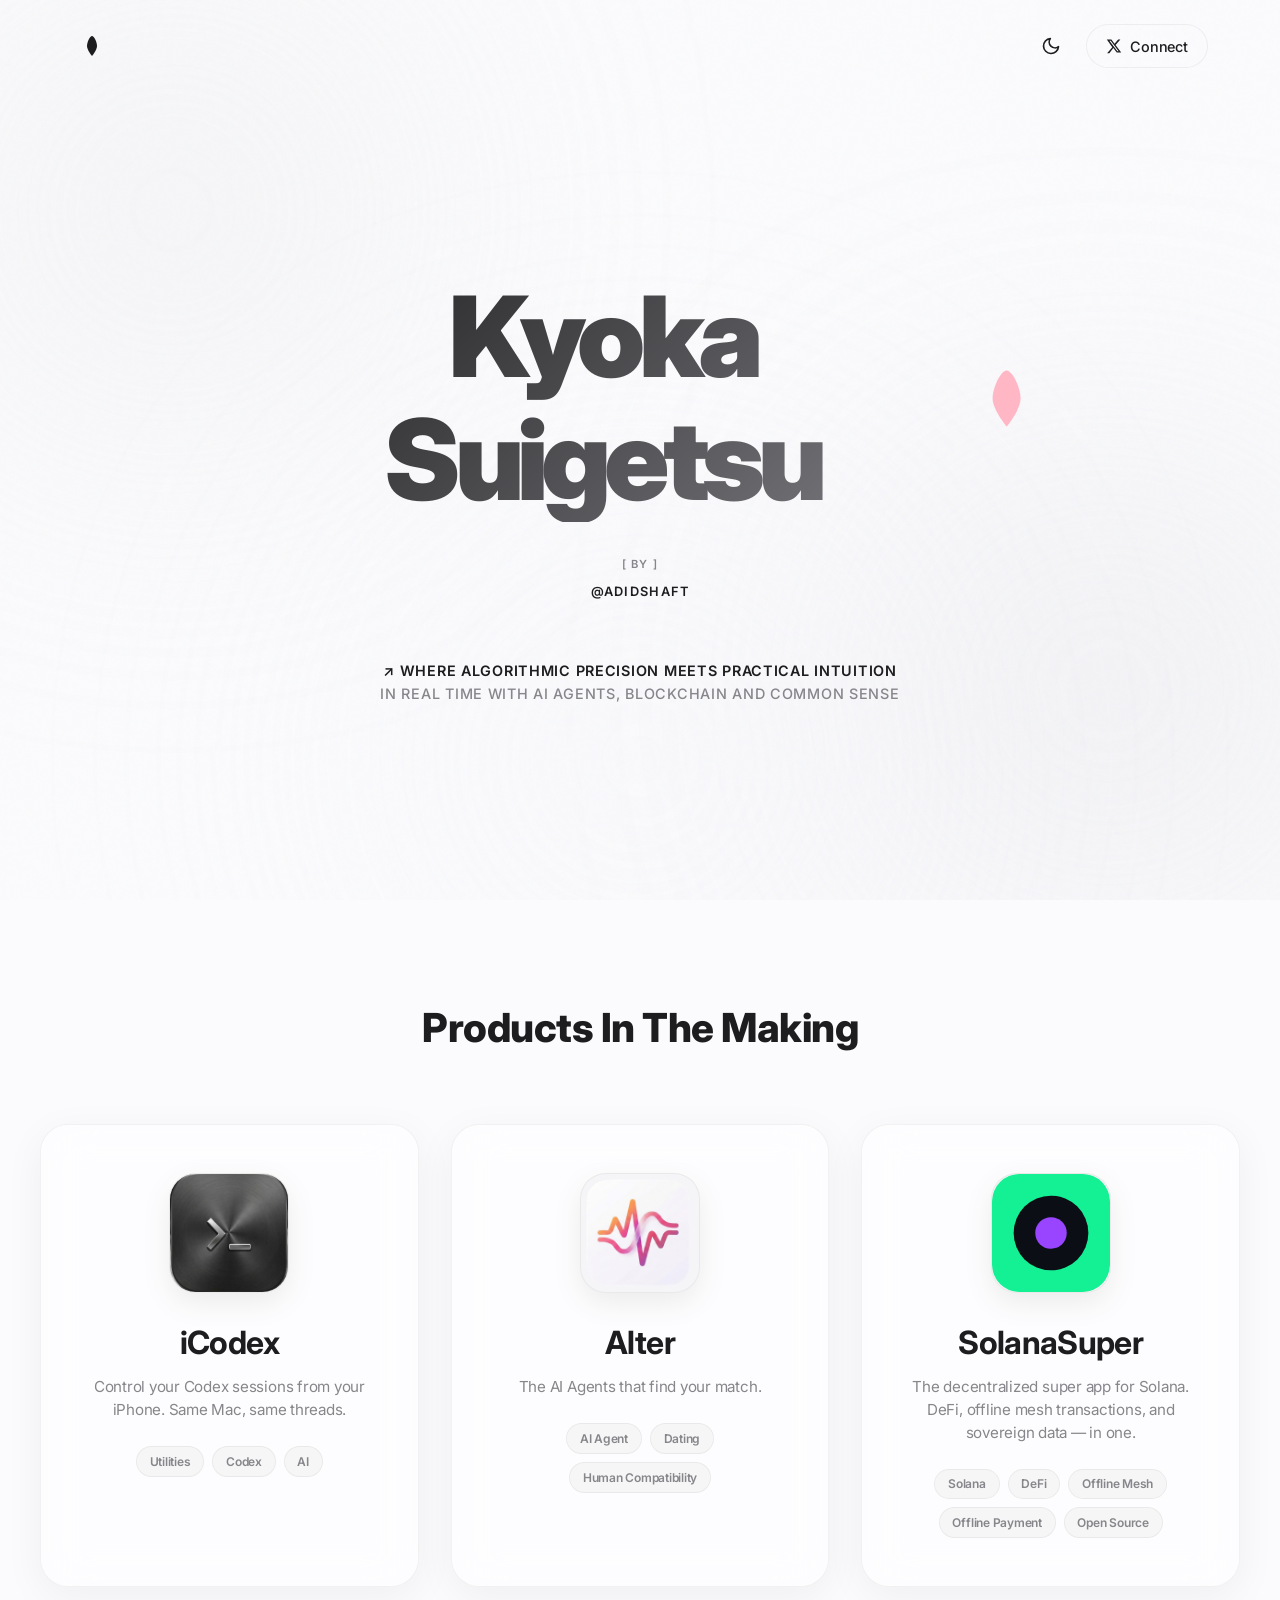
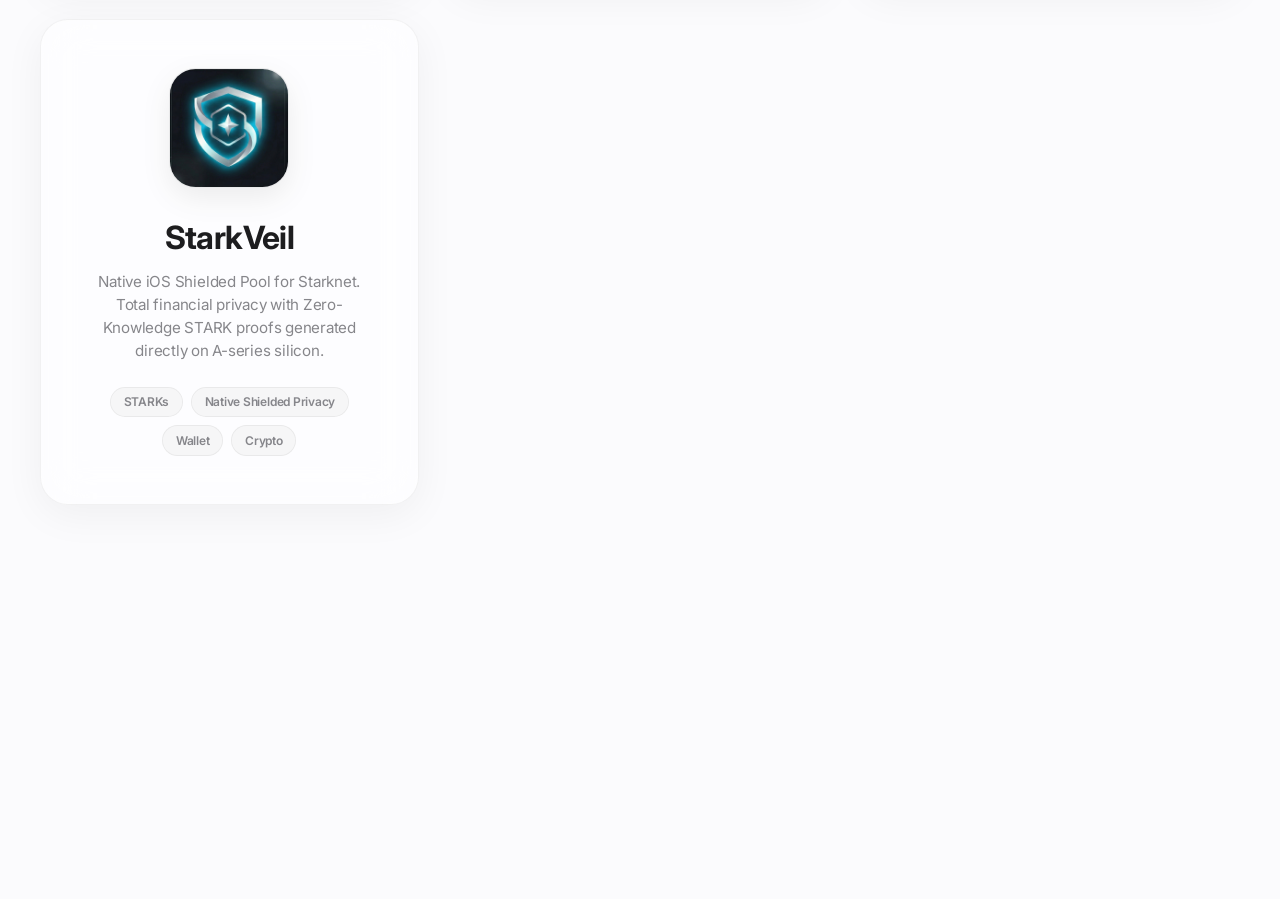
==== index.html @ fc26709e "Add iCodex product card and generalize tilt effect" ====
<!DOCTYPE html>
<html lang="en">

<head>
    <meta charset="UTF-8">
    <meta name="viewport" content="width=device-width, initial-scale=1.0">
    <title>Kyoka Suigetsu | Tech Growth & AI Agents</title>
    <meta name="description"
        content="Real Time problem solving with AI Agents, Blockchain and common sense. Tech Growth advising for Developer Adoption.">
    <link rel="preconnect" href="https://fonts.googleapis.com">
    <link rel="preconnect" href="https://fonts.gstatic.com" crossorigin>
    <link
        href="https://fonts.googleapis.com/css2?family=Inter:wght@300;400;600;800&family=Outfit:wght@300;400;600;800;900&display=swap"
        rel="stylesheet">
    <link rel="stylesheet" href="css/style.css">
</head>

<body>
    <div class="background-elements">
        <div class="glow glow-1"></div>
        <div class="glow glow-2"></div>
        <div class="glow glow-3"></div>
        <div class="noise-overlay"></div>
    </div>

    <nav class="navbar reveal-nav">
        <div class="container nav-container">
            <button id="sakura-btn" class="logo-btn" aria-label="Sakura Animation">
                <svg viewBox="0 0 24 24" class="sakura-icon" fill="currentColor">
                    <path d="M12,2 C10,2 7,8 7,12 C7,16 12,22 12,22 C12,22 17,16 17,12 C17,8 14,2 12,2 Z" />
                </svg>
            </button>
            <div class="nav-actions" style="display: flex; align-items: center; gap: 1rem;">
                <button id="theme-toggle" class="theme-btn" aria-label="Toggle theme">
                    <svg class="sun-icon" viewBox="0 0 24 24" fill="none" stroke="currentColor" stroke-width="2"
                        stroke-linecap="round" stroke-linejoin="round" style="width: 20px; height: 20px;">
                        <circle cx="12" cy="12" r="5"></circle>
                        <line x1="12" y1="1" x2="12" y2="3"></line>
                        <line x1="12" y1="21" x2="12" y2="23"></line>
                        <line x1="4.22" y1="4.22" x2="5.64" y2="5.64"></line>
                        <line x1="18.36" y1="18.36" x2="19.78" y2="19.78"></line>
                        <line x1="1" y1="12" x2="3" y2="12"></line>
                        <line x1="21" y1="12" x2="23" y2="12"></line>
                        <line x1="4.22" y1="19.78" x2="5.64" y2="18.36"></line>
                        <line x1="18.36" y1="5.64" x2="19.78" y2="4.22"></line>
                    </svg>
                    <svg class="moon-icon" viewBox="0 0 24 24" fill="none" stroke="currentColor" stroke-width="2"
                        stroke-linecap="round" stroke-linejoin="round" style="display:none; width: 20px; height: 20px;">
                        <path d="M21 12.79A9 9 0 1 1 11.21 3 7 7 0 0 0 21 12.79z"></path>
                    </svg>
                </button>
                <a href="https://x.com/adidshaft" target="_blank" rel="noopener noreferrer" class="social-btn">
                    <svg viewBox="0 0 24 24" aria-hidden="true" class="x-icon">
                        <path
                            d="M18.244 2.25h3.308l-7.227 8.26 8.502 11.24H16.17l-5.214-6.817L4.99 22.75H1.68l7.73-8.835L1.254 2.25H8.08l4.713 6.231zm-1.161 17.52h1.833L7.084 4.126H5.117z">
                        </path>
                    </svg>
                    <span class="btn-text">Connect</span>
                </a>
            </div>
        </div>
    </nav>

    <main>
        <section class="hero-section container">
            <div class="hero-content reveal-on-scroll"
                style="display: flex; flex-direction: column; align-items: center; text-align: center;">
                <h1 class="hero-title gradient-text"
                    style="font-size: clamp(3rem, 10vw, 7rem); letter-spacing: -0.06em; margin-bottom: 2rem; display: flex; align-items: center; justify-content: center; gap: 0.5rem;">
                    Kyoka Suigetsu
                    <span id="hero-sakura-btn"
                        style="cursor: pointer; display: inline-flex; transition: transform 0.3s ease; color: #ffb7c5;"
                        onmouseover="this.style.transform='scale(1.2) rotate(15deg)'"
                        onmouseout="this.style.transform='scale(1) rotate(0deg)'">
                        <svg viewBox="0 0 24 24" width="0.6em" height="0.6em" fill="currentColor">
                            <path d="M12,2 C10,2 7,8 7,12 C7,16 12,22 12,22 C12,22 17,16 17,12 C17,8 14,2 12,2 Z" />
                        </svg>
                    </span>
                </h1>

                <div
                    style="font-size: 0.8rem; letter-spacing: 0.1em; text-transform: uppercase; font-weight: 600; color: var(--text-primary); margin-bottom: 3.5rem;">
                    <span style="color: var(--text-secondary); font-size: 0.7rem;">[ BY ]</span><br>
                    <a href="https://x.com/adidshaft" target="_blank" rel="noopener noreferrer"
                        style="color: inherit; text-decoration: none; display: inline-block; margin-top: 0.5rem; transition: opacity 0.3s;"
                        onmouseover="this.style.opacity='0.7'" onmouseout="this.style.opacity='1'">@ADIDSHAFT</a>
                </div>

                <p class="hero-subtitle"
                    style="max-width: 800px; margin: 0 auto; font-size: 0.9rem; text-transform: uppercase; letter-spacing: 0.05em; line-height: 1.6; font-weight: 600; color: var(--text-primary);">
                    ↗ WHERE ALGORITHMIC PRECISION MEETS PRACTICAL INTUITION<br>
                    <span style="color: var(--text-secondary); font-weight: 500;">IN REAL TIME WITH AI AGENTS,
                        BLOCKCHAIN AND COMMON SENSE</span>
                </p>
            </div>
        </section>

        <section class="products-section container reveal-on-scroll">
            <h2 class="section-title">Products In The Making</h2>
            <div class="products-grid">
                <a href="https://icodex.kyokasuigetsu.xyz" target="_blank" rel="noopener noreferrer"
                    style="text-decoration: none; color: inherit; display: block;" class="product-card" id="icodex-card">
                    <div class="card-content">
                        <div class="product-icon-wrapper">
                            <img src="images/icodex_icon.png" alt="iCodex Icon" class="product-icon"
                                id="icodex-icon" style="border-radius: 22%;">
                        </div>
                        <h3 class="product-name">iCodex</h3>
                        <p class="product-desc">Control your Codex sessions from your iPhone. Same Mac, same threads.</p>
                        <div class="product-tags">
                            <span class="tag">Utilities</span>
                            <span class="tag">Codex</span>
                            <span class="tag">AI</span>
                        </div>
                    </div>
                </a>

                <a href="https://alter-matchmaking-landing.vercel.app" target="_blank" rel="noopener noreferrer"
                    style="text-decoration: none; color: inherit; display: block;" class="product-card" id="alter-card">
                    <div class="card-content">
                        <div class="product-icon-wrapper">
                            <img src="images/alter_app_icon.png" alt="Alter App Icon" class="product-icon"
                                id="alter-icon"
                                onerror="this.onerror=null; this.src='data:image/svg+xml,%3Csvg xmlns=\'http://www.w3.org/2000/svg\' width=\'100\' height=\'100\' viewBox=\'0 0 100 100\'%3E%3Crect width=\'100\' height=\'100\' fill=\'%23333\'/%3E%3Ctext x=\'50\' y=\'50\' font-family=\'Arial\' font-size=\'14\' fill=\'white\' text-anchor=\'middle\' dy=\'.3em\'%3EAlter App%3C/text%3E%3C/svg%3E';">
                        </div>
                        <h3 class="product-name">Alter</h3>
                        <p class="product-desc">The AI Agents that find your match.</p>
                        <div class="product-tags">
                            <span class="tag">AI Agent</span>
                            <span class="tag">Dating</span>
                            <span class="tag">Human Compatibility</span>
                        </div>
                    </div>
                </a>

                <a href="https://solanasuper.kyokasuigetsu.xyz" target="_blank" rel="noopener noreferrer"
                    style="text-decoration: none; color: inherit; display: block;" class="product-card" id="solanasuper-card">
                    <div class="card-content">
                        <div class="product-icon-wrapper">
                            <img src="images/solanasuper_icon.svg" alt="SolanaSuper Icon" class="product-icon"
                                id="solanasuper-icon">
                        </div>
                        <h3 class="product-name">SolanaSuper</h3>
                        <p class="product-desc">The decentralized super app for Solana. DeFi, offline mesh transactions, and sovereign data — in one.</p>
                        <div class="product-tags">
                            <span class="tag">Solana</span>
                            <span class="tag">DeFi</span>
                            <span class="tag">Offline Mesh</span>
                            <span class="tag">Offline Payment</span>
                            <span class="tag">Open Source</span>
                        </div>
                    </div>
                </a>

                <a href="https://github.com/adidshaft/starkveil" target="_blank" rel="noopener noreferrer"
                    style="text-decoration: none; color: inherit; display: block;" class="product-card" id="starkveil-card">
                    <div class="card-content">
                        <div class="product-icon-wrapper">
                            <img src="images/starkveil_icon.png" alt="StarkVeil Icon" class="product-icon"
                                id="starkveil-icon" style="border-radius: 22%;">
                        </div>
                        <h3 class="product-name">StarkVeil</h3>
                        <p class="product-desc">Native iOS Shielded Pool for Starknet. Total financial privacy with Zero-Knowledge STARK proofs generated directly on A-series silicon.</p>
                        <div class="product-tags">
                            <span class="tag">STARKs</span>
                            <span class="tag">Native Shielded Privacy</span>
                            <span class="tag">Wallet</span>
                            <span class="tag">Crypto</span>
                        </div>
                    </div>
                </a>
            </div>
        </section>
    </main>

    <footer class="footer container reveal-on-scroll">
        <div class="footer-content"
            style="flex-direction: column; align-items: center; justify-content: center; gap: 0.5rem; text-align: center;">
            <div class="footer-brand" style="font-size: 1.5rem; letter-spacing: -0.04em;">Kyoka Suigetsu</div>
            <div
                style="font-size: 0.8rem; font-weight: 600; letter-spacing: 0.05em; text-transform: uppercase; margin-top: 0.5rem;">
                <a href="https://x.com/adidshaft" target="_blank" rel="noopener noreferrer"
                    style="color: var(--text-secondary); text-decoration: none; transition: color 0.3s;"
                    onmouseover="this.style.color='var(--text-primary)'"
                    onmouseout="this.style.color='var(--text-secondary)'">↗ CONNECT ON X</a>
            </div>
        </div>
    </footer>

    <div id="sakura-container"></div>
    <script src="js/main.js"></script>
</body>

</html>
---- css/style.css ----
:root {
    --bg-dark: #fbfbfd;
    --bg-card: rgba(255, 255, 255, 0.6);
    --text-primary: #1d1d1f;
    --text-secondary: #86868b;
    --accent-glow: #e0e0e0;
    --accent-glow-2: #d1d1d6;
    --accent-glow-3: #f2f2f7;
    --border-color: rgba(0, 0, 0, 0.05);
    --glass-blur: blur(24px) saturate(180%);
    --nav-bg: rgba(251, 251, 253, 0.8);
    --badge-bg: rgba(255, 255, 255, 0.8);
    --badge-text: #1d1d1f;
    --tag-bg: rgba(0, 0, 0, 0.03);
    --tag-border: rgba(0, 0, 0, 0.05);
    --tag-text: #86868b;
    --img-bg: #f5f5f7;
    --shadow-soft: 0 10px 40px rgba(0, 0, 0, 0.05);
}

[data-theme="dark"] {
    --bg-dark: #000000;
    --bg-card: rgba(28, 28, 30, 0.6);
    --text-primary: #f5f5f7;
    --text-secondary: #86868b;
    --accent-glow: #1a1a1c;
    --accent-glow-2: #2c2c2e;
    --accent-glow-3: #111112;
    --border-color: rgba(255, 255, 255, 0.08);
    --nav-bg: rgba(0, 0, 0, 0.8);
    --badge-bg: rgba(28, 28, 30, 0.8);
    --badge-text: #f5f5f7;
    --tag-bg: rgba(255, 255, 255, 0.04);
    --tag-border: rgba(255, 255, 255, 0.08);
    --tag-text: #a1a1a6;
    --img-bg: #111111;
    --shadow-soft: 0 10px 40px rgba(0, 0, 0, 0.5);
}

* {
    margin: 0;
    padding: 0;
    box-sizing: border-box;
}

body {
    font-family: -apple-system, BlinkMacSystemFont, 'SF Pro Display', 'Inter', sans-serif;
    background-color: var(--bg-dark);
    color: var(--text-primary);
    overflow-x: hidden;
    line-height: 1.6;
    letter-spacing: -0.015em;
}

h1,
h2,
h3,
h4,
h5,
h6 {
    font-family: -apple-system, BlinkMacSystemFont, 'SF Pro Display', 'Inter', sans-serif;
}

/* Background Effects */
.background-elements {
    position: fixed;
    top: 0;
    left: 0;
    width: 100vw;
    height: 100vh;
    z-index: -1;
    overflow: hidden;
    pointer-events: none;
}

.glow {
    position: absolute;
    width: 600px;
    height: 600px;
    border-radius: 50%;
    filter: blur(140px);
    opacity: 0.5;
    animation: float 20s infinite ease-in-out alternate;
}

.glow-1 {
    top: -10%;
    left: -10%;
    background: radial-gradient(circle, var(--accent-glow) 0%, transparent 70%);
    animation-delay: 0s;
}

.glow-2 {
    bottom: -10%;
    right: -10%;
    background: radial-gradient(circle, var(--accent-glow-2) 0%, transparent 70%);
    animation-delay: -5s;
}

.glow-3 {
    top: 40%;
    left: 50%;
    transform: translateX(-50%);
    background: radial-gradient(circle, var(--accent-glow-3) 0%, transparent 70%);
    width: 800px;
    height: 800px;
    opacity: 0.3;
    animation-delay: -10s;
}

.noise-overlay {
    position: absolute;
    top: 0;
    left: 0;
    width: 100%;
    height: 100%;
    background-image: url('data:image/svg+xml,%3Csvg viewBox="0 0 200 200" xmlns="http://www.w3.org/2000/svg"%3E%3Cfilter id="noiseFilter"%3E%3CfeTurbulence type="fractalNoise" baseFrequency="0.65" numOctaves="3" stitchTiles="stitch"/%3E%3C/filter%3E%3Crect width="100%25" height="100%25" filter="url(%23noiseFilter)"/%3E%3C/svg%3E');
    opacity: 0.02;
    mix-blend-mode: overlay;
}

@keyframes float {
    0% {
        transform: translate(0, 0) scale(1);
    }

    50% {
        transform: translate(30px, -30px) scale(1.1);
    }

    100% {
        transform: translate(-20px, 20px) scale(0.9);
    }
}

/* Layout */
.container {
    max-width: 1200px;
    margin: 0 auto;
    padding: 0 2rem;
}

/* Navigation */
.navbar {
    padding: 1.5rem 0;
    position: fixed;
    top: 0;
    left: 0;
    width: 100%;
    z-index: 100;
    transition: background-color 0.3s, backdrop-filter 0.3s;
}

.navbar.scrolled {
    background-color: var(--nav-bg);
    backdrop-filter: var(--glass-blur);
    border-bottom: 1px solid var(--border-color);
}

.nav-container {
    display: flex;
    justify-content: space-between;
    align-items: center;
}

.logo-btn {
    background: none;
    border: none;
    cursor: pointer;
    padding: 0.5rem;
    display: flex;
    align-items: center;
    justify-content: center;
    color: var(--text-primary);
    transition: transform 0.3s ease, color 0.3s ease;
    border-radius: 50%;
}

.logo-btn:hover {
    transform: scale(1.1) rotate(15deg);
    color: #ffb7c5;
    /* Sakura pink on hover */
}

.sakura-icon {
    width: 24px;
    height: 24px;
}

.social-btn {
    display: flex;
    align-items: center;
    gap: 0.5rem;
    padding: 0.6rem 1.2rem;
    background: rgba(255, 255, 255, 0.05);
    border: 1px solid var(--border-color);
    border-radius: 100px;
    color: var(--text-primary);
    text-decoration: none;
    font-weight: 500;
    font-size: 0.9rem;
    transition: all 0.3s ease;
    backdrop-filter: var(--glass-blur);
}

.social-btn:hover {
    background: rgba(255, 255, 255, 0.1);
    transform: translateY(-2px);
    box-shadow: 0 10px 20px rgba(0, 0, 0, 0.2);
}

.x-icon {
    width: 16px;
    height: 16px;
    fill: currentColor;
}

/* Hero Section */
.hero-section {
    min-height: 100vh;
    display: flex;
    align-items: center;
    justify-content: center;
    text-align: center;
    padding-top: 80px;
}

.hero-content {
    max-width: 800px;
}

.badge-wrapper {
    display: inline-block;
    position: relative;
    margin-bottom: 1.5rem;
    padding: 1px;
    border-radius: 100px;
    background: linear-gradient(90deg, rgba(255, 255, 255, 0.1), rgba(255, 255, 255, 0.0));
}

.badge {
    display: block;
    padding: 0.5rem 1rem;
    background: var(--badge-bg);
    backdrop-filter: var(--glass-blur);
    border-radius: 100px;
    font-size: 0.85rem;
    font-weight: 600;
    color: var(--badge-text);
    border: 1px solid var(--border-color);
}

.hero-title {
    font-size: 4.5rem;
    font-weight: 900;
    line-height: 1.1;
    margin-bottom: 1.5rem;
    letter-spacing: -0.04em;
}

.gradient-text {
    background: linear-gradient(135deg, var(--text-primary) 0%, var(--text-secondary) 100%);
    -webkit-background-clip: text;
    -webkit-text-fill-color: transparent;
    background-clip: text;
}

.hero-subtitle {
    font-size: 1.25rem;
    color: var(--text-secondary);
    max-width: 600px;
    margin: 0 auto;
    font-weight: 400;
}

/* Products Section */
.products-section {
    padding: 6rem 0;
}

.section-title {
    font-size: 2.5rem;
    font-weight: 800;
    text-align: center;
    margin-bottom: 4rem;
    letter-spacing: -0.5px;
}

.products-grid {
    display: grid;
    grid-template-columns: repeat(auto-fit, minmax(320px, 1fr));
    gap: 2rem;
    justify-content: center;
}

.product-card {
    position: relative;
    background: var(--bg-card);
    border-radius: 28px;
    padding: 3rem;
    overflow: hidden;
    border: 1px solid var(--border-color);
    backdrop-filter: var(--glass-blur);
    transition: transform 0.4s cubic-bezier(0.175, 0.885, 0.32, 1.275);
    max-width: 440px;
    margin: 0 auto;
    box-shadow: var(--shadow-soft);
}

.product-card:hover {
    transform: translateY(-8px);
}

.card-glow {
    position: absolute;
    width: 250px;
    height: 250px;
    background: radial-gradient(circle, rgba(135, 80, 247, 0.15) 0%, transparent 70%);
    border-radius: 50%;
    top: -50px;
    left: -50px;
    pointer-events: none;
    transition: opacity 0.3s;
    opacity: 0;
}

.card-content {
    position: relative;
    z-index: 10;
    display: flex;
    flex-direction: column;
    align-items: center;
    text-align: center;
}

.product-icon-wrapper {
    position: relative;
    width: 120px;
    height: 120px;
    margin-bottom: 1.5rem;
    border-radius: 28px;
    display: flex;
    align-items: center;
    justify-content: center;
}

.product-icon {
    width: 100%;
    height: 100%;
    object-fit: cover;
    border-radius: 26px;
    box-shadow: 0 10px 30px rgba(0, 0, 0, 0.08);
    background-color: var(--img-bg);
    transition: transform 0.4s cubic-bezier(0.175, 0.885, 0.32, 1.275), box-shadow 0.4s;
    border: 1px solid var(--border-color);
}

.product-card:hover .product-icon {
    transform: scale(1.03);
    box-shadow: 0 15px 40px rgba(0, 0, 0, 0.12);
}

.product-name {
    font-size: 2rem;
    font-weight: 700;
    margin-bottom: 0.5rem;
    letter-spacing: -0.02em;
}

.product-desc {
    color: var(--text-secondary);
    font-size: 0.95rem;
    margin-bottom: 1.5rem;
    line-height: 1.5;
}

.product-tags {
    display: flex;
    gap: 0.5rem;
    flex-wrap: wrap;
    justify-content: center;
}

.tag {
    font-size: 0.75rem;
    font-weight: 600;
    padding: 0.3rem 0.8rem;
    background: var(--tag-bg);
    border: 1px solid var(--tag-border);
    border-radius: 100px;
    color: var(--tag-text);
}

/* Theme Button */
.theme-btn {
    background: transparent;
    border: none;
    color: var(--text-primary);
    cursor: pointer;
    padding: 0.6rem;
    display: flex;
    align-items: center;
    justify-content: center;
    border-radius: 50%;
    transition: all 0.3s ease;
}

.theme-btn:hover {
    background: rgba(120, 120, 150, 0.1);
    transform: rotate(20deg);
}

/* Footer */
.footer {
    padding: 4rem 0;
    border-top: 1px solid var(--border-color);
    margin-top: 4rem;
}

.footer-content {
    display: flex;
    flex-direction: column;
    align-items: center;
    gap: 1rem;
}

.footer-brand {
    font-family: 'Outfit', sans-serif;
    font-size: 1.5rem;
    font-weight: 800;
}

.footer-copy {
    color: var(--text-secondary);
    font-size: 0.9rem;
}

.footer-link {
    color: var(--text-primary);
    text-decoration: none;
    font-weight: 500;
    transition: color 0.3s;
}

.footer-link:hover {
    color: var(--accent-glow);
}

/* Animations Trigger Classes */
.reveal-on-scroll {
    opacity: 0;
    transform: translateY(30px);
    transition: opacity 0.8s ease-out, transform 0.8s ease-out;
}

.reveal-on-scroll.visible {
    opacity: 1;
    transform: translateY(0);
}

/* Responsive */
@media (max-width: 768px) {
    .hero-title {
        font-size: 3rem;
    }

    .hero-subtitle {
        font-size: 1.1rem;
    }
}

/* Sakura Animation System */
#sakura-container {
    position: fixed;
    top: 0;
    left: 0;
    width: 100vw;
    height: 100vh;
    pointer-events: none;
    z-index: 9999;
    overflow: hidden;
}

.sakura-petal {
    position: absolute;
    background-color: #ffb7c5;
    border-radius: 15px 0px 15px 0px;
    opacity: 0.8;
    animation-name: fall, sway;
    animation-timing-function: linear, ease-in-out;
    animation-iteration-count: 1, infinite;
    animation-direction: normal, alternate;
    box-shadow: 0 0 5px rgba(255, 183, 197, 0.5);
}

[data-theme="dark"] .sakura-petal {
    opacity: 0.6;
    box-shadow: 0 0 10px rgba(255, 183, 197, 0.3);
}

@keyframes fall {
    0% {
        top: -10%;
        transform: scale(0.5) rotateX(0deg) rotateY(0deg) rotateZ(0deg);
        opacity: 0;
    }

    10% {
        opacity: 0.8;
    }

    90% {
        opacity: 0.8;
    }

    100% {
        top: 110%;
        transform: scale(1) rotateX(360deg) rotateY(360deg) rotateZ(360deg);
        opacity: 0;
    }
}

@keyframes sway {
    0% {
        margin-left: 0;
    }

    100% {
        margin-left: 100px;
    }
}
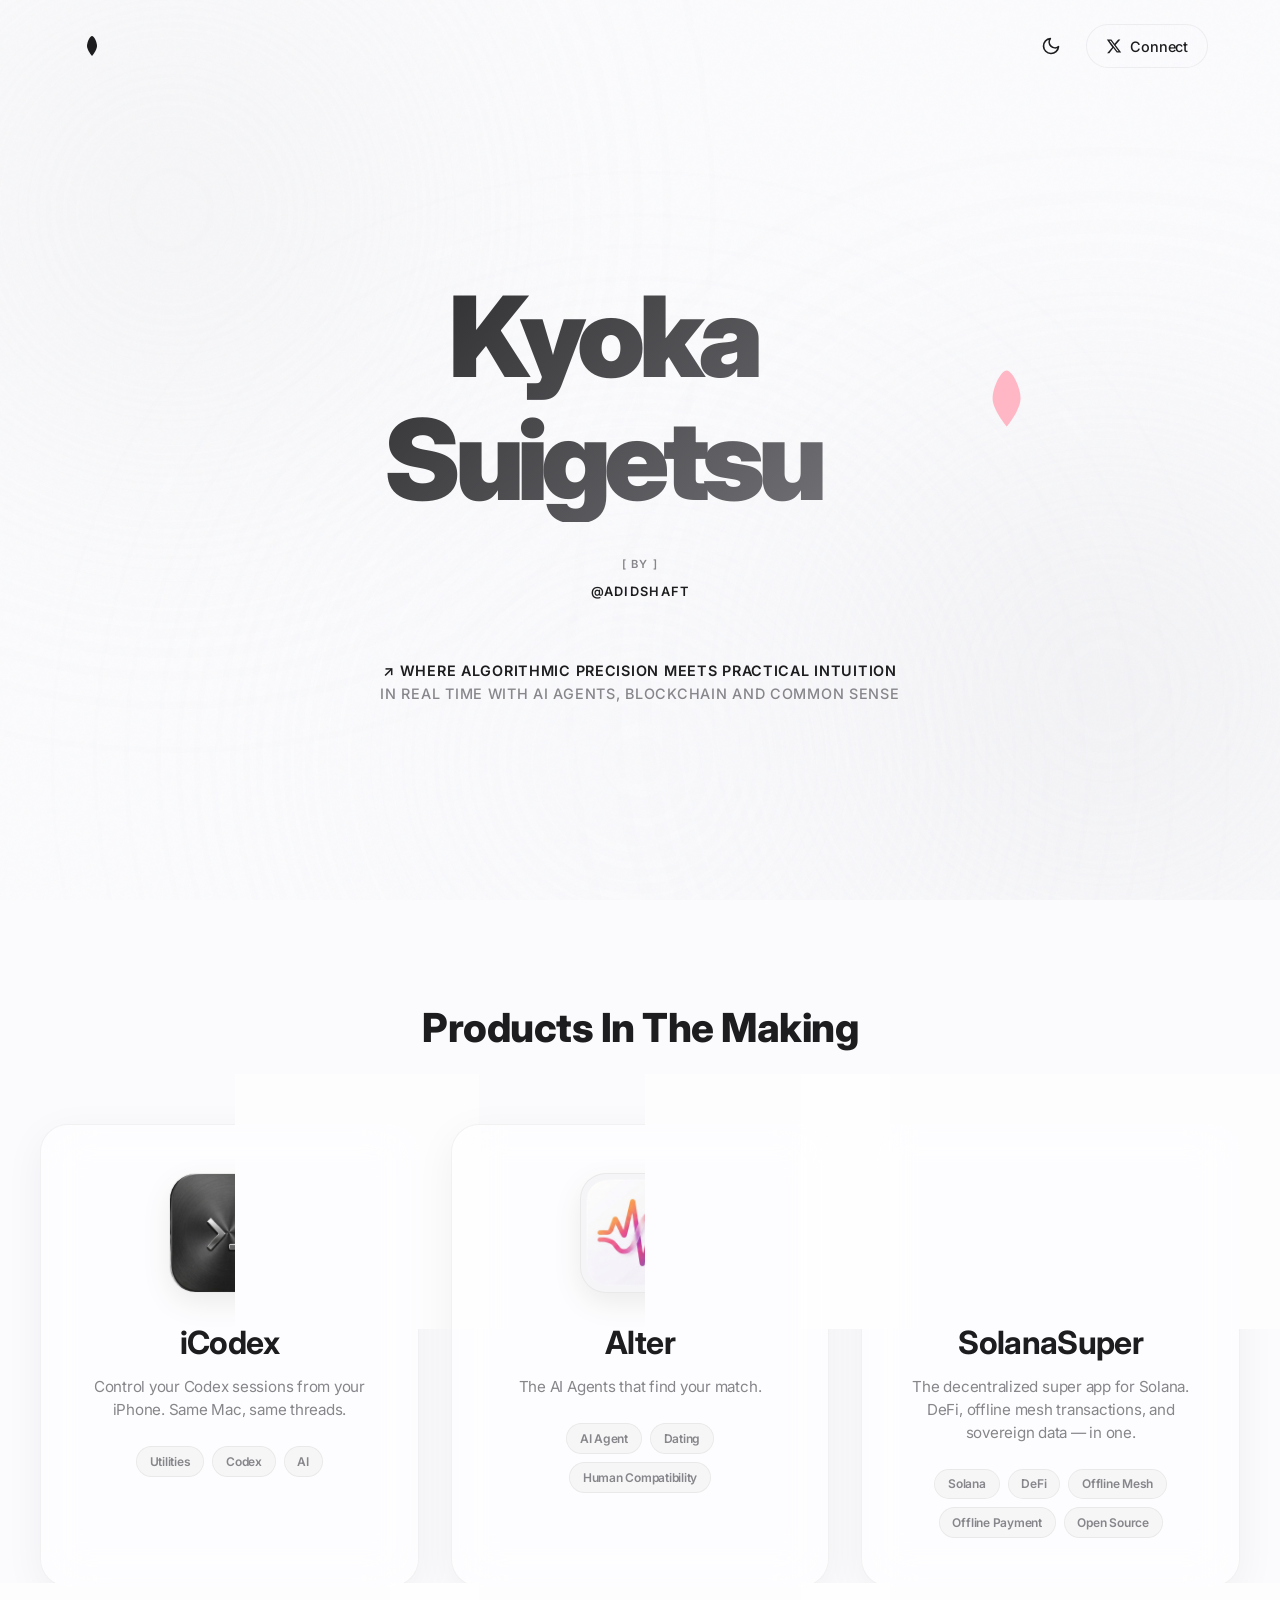
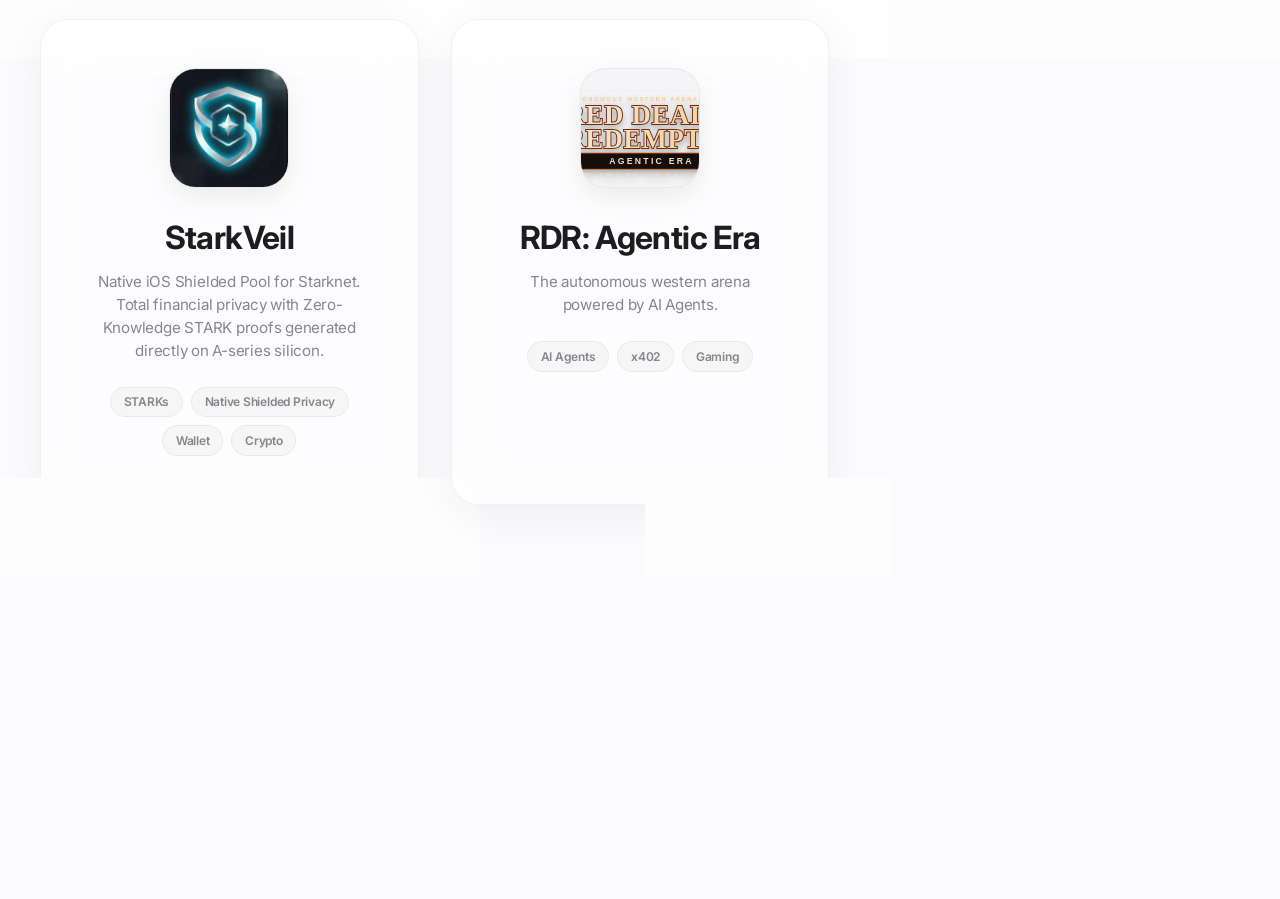
==== commit 6188bcc4: "Add RDR product card" ====
--- a/index.html
+++ b/index.html
@@ -169,6 +169,24 @@
                         </div>
                     </div>
                 </a>
+
+                <a href="https://rdr.kyokasuigetsu.xyz" target="_blank" rel="noopener noreferrer"
+                    style="text-decoration: none; color: inherit; display: block;" class="product-card" id="rdr-card">
+                    <div class="card-content">
+                        <div class="product-icon-wrapper">
+                            <img src="images/rdr_logo.svg" alt="RDR Logo" class="product-icon"
+                                id="rdr-icon">
+                        </div>
+                        <h3 class="product-name">RDR: Agentic Era</h3>
+                        <p class="product-desc">The autonomous western arena powered by AI Agents.</p>
+                        <div class="product-tags">
+                            <span class="tag">AI Agents</span>
+                            <span class="tag">x402</span>
+                            <span class="tag">Gaming</span>
+                        </div>
+                    </div>
+                </a>
+
             </div>
         </section>
     </main>
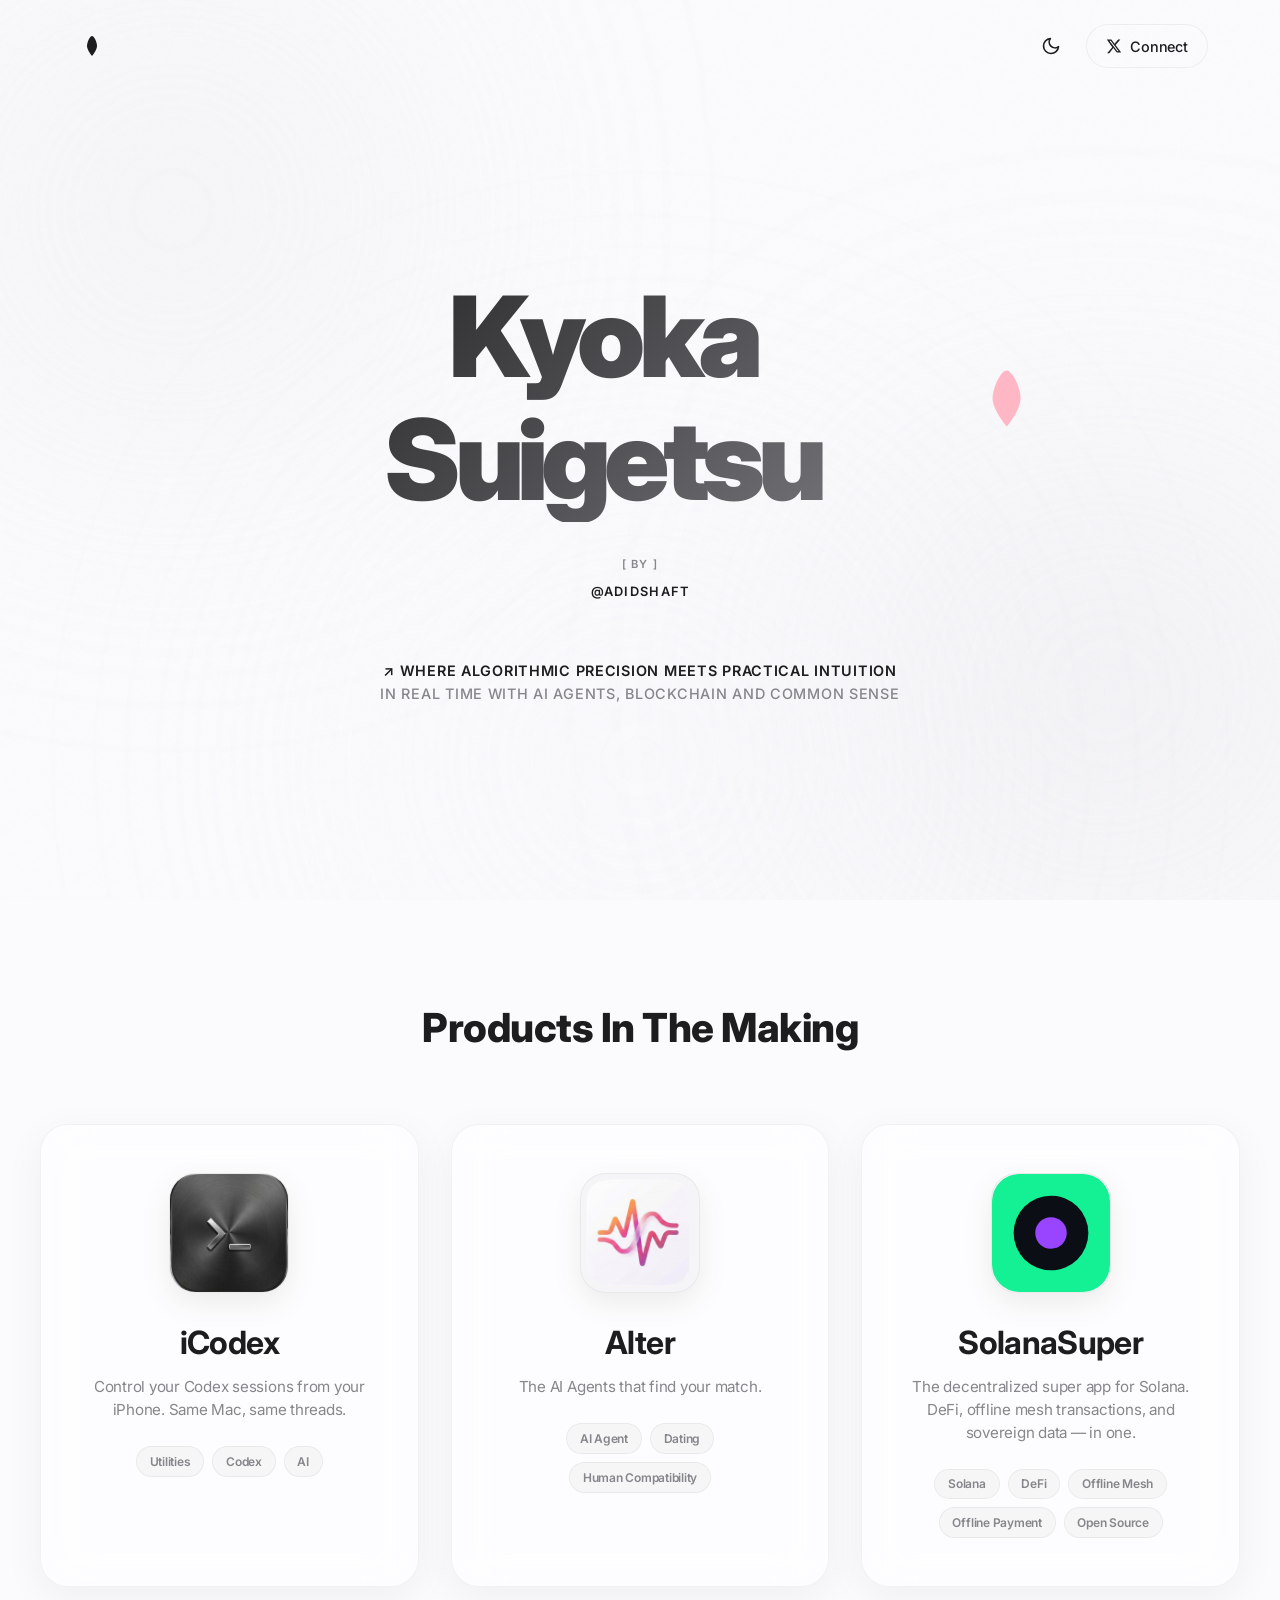
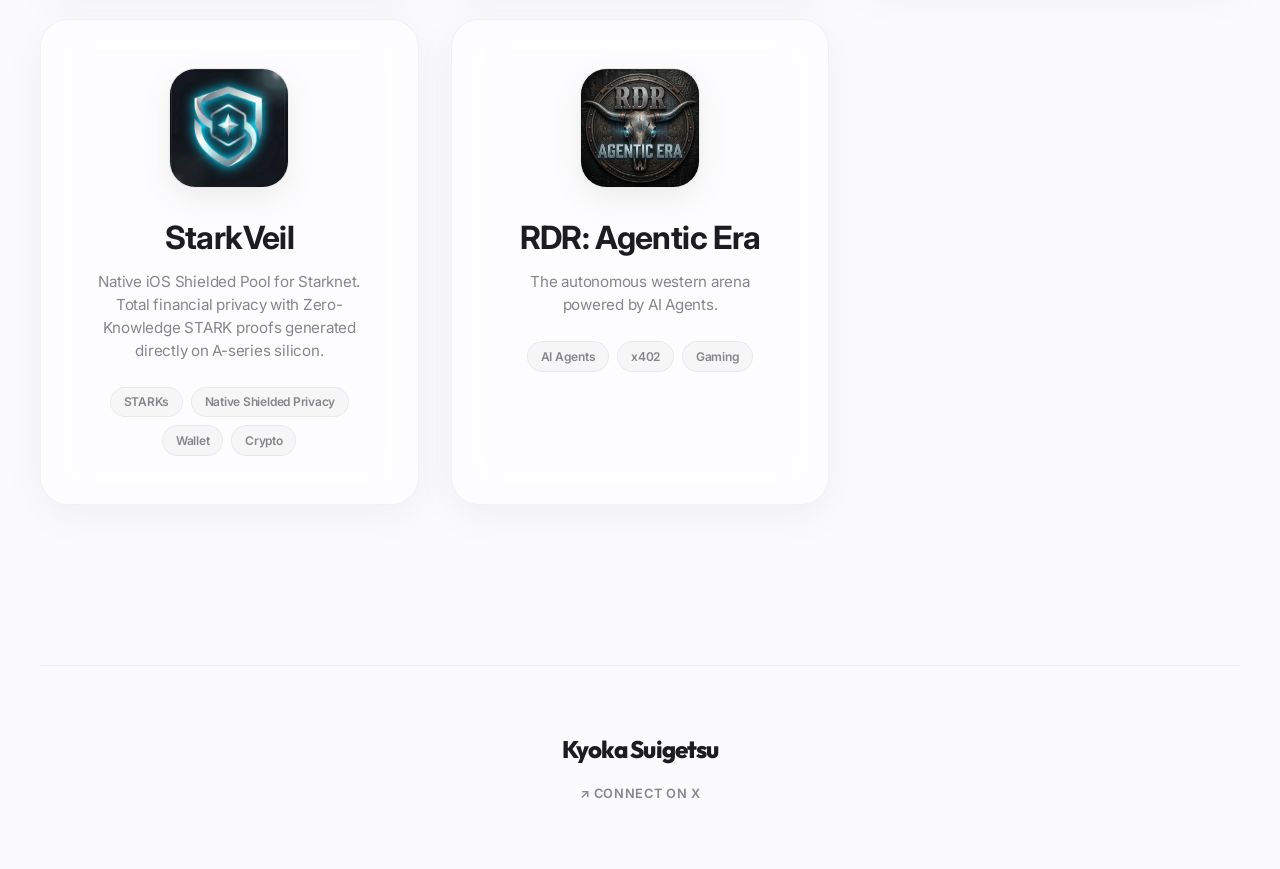
==== commit 47a78931: "Update RDR card to use JPG logo" ====
--- a/index.html
+++ b/index.html
@@ -174,8 +174,8 @@
                     style="text-decoration: none; color: inherit; display: block;" class="product-card" id="rdr-card">
                     <div class="card-content">
                         <div class="product-icon-wrapper">
-                            <img src="images/rdr_logo.svg" alt="RDR Logo" class="product-icon"
-                                id="rdr-icon">
+                            <img src="images/rdr.jpg" alt="RDR Logo" class="product-icon"
+                                id="rdr-icon" style="border-radius: 22%;">
                         </div>
                         <h3 class="product-name">RDR: Agentic Era</h3>
                         <p class="product-desc">The autonomous western arena powered by AI Agents.</p>
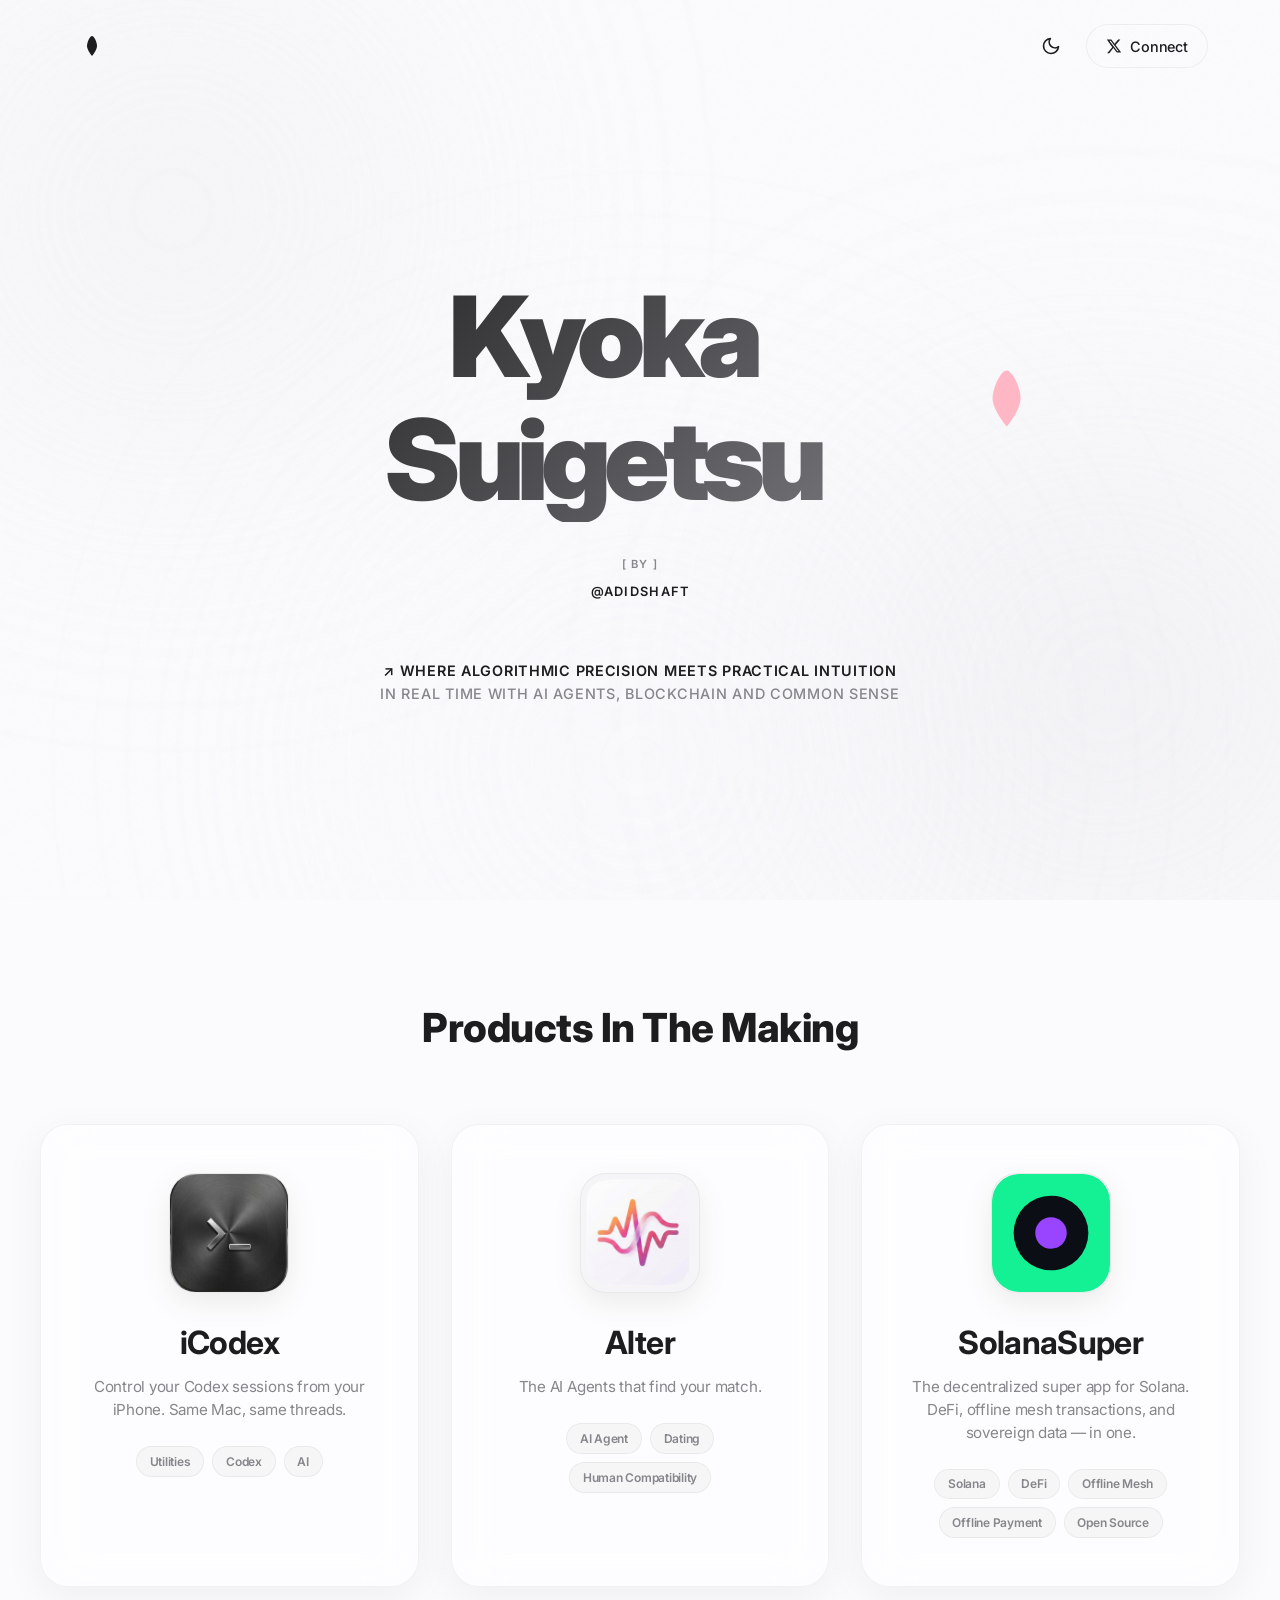
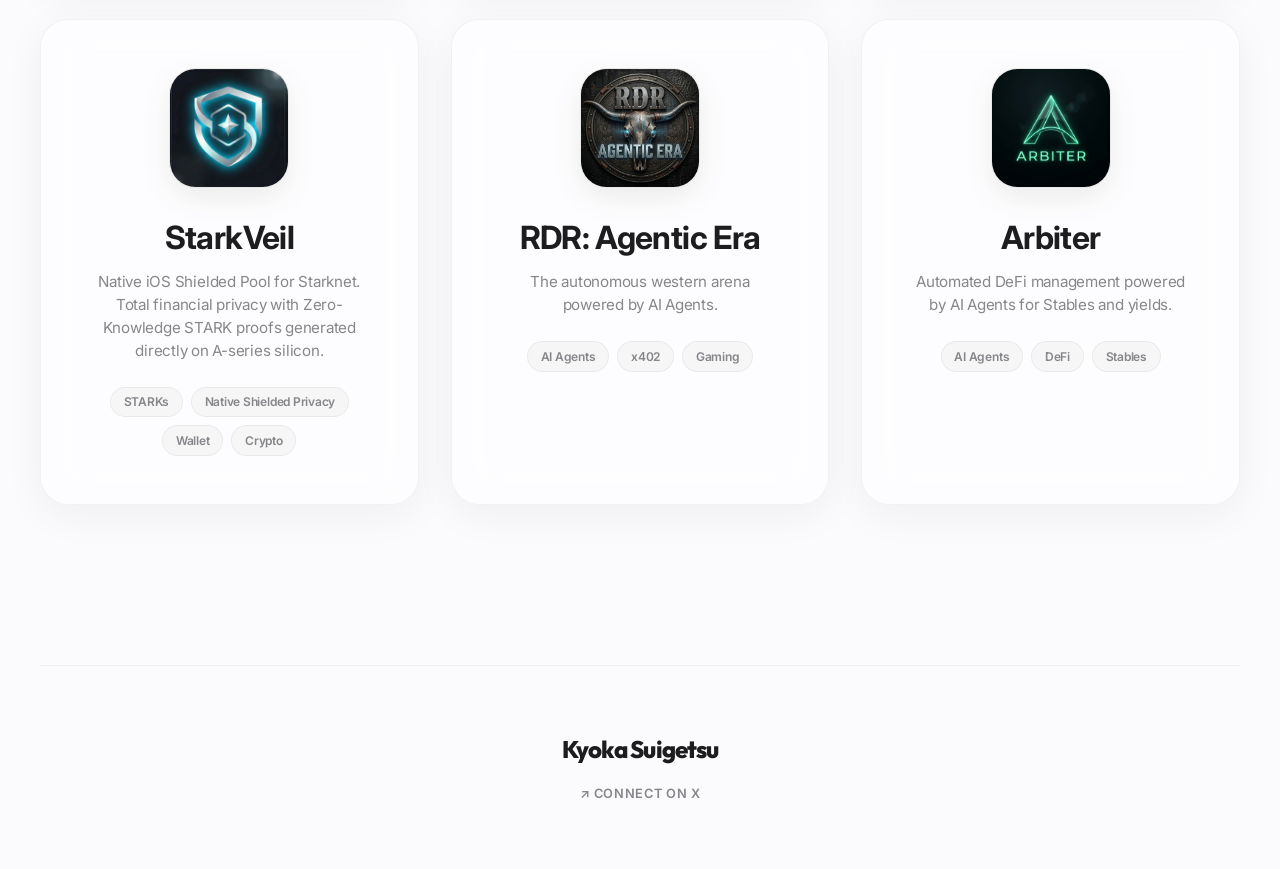
==== commit 16149cee: "Add Arbiter product card" ====
--- a/index.html
+++ b/index.html
@@ -7,6 +7,23 @@
     <title>Kyoka Suigetsu | Tech Growth & AI Agents</title>
     <meta name="description"
         content="Real Time problem solving with AI Agents, Blockchain and common sense. Tech Growth advising for Developer Adoption.">
+
+    <!-- Open Graph / Facebook -->
+    <meta property="og:type" content="website">
+    <meta property="og:url" content="https://kyokasuigetsu.xyz/">
+    <meta property="og:title" content="Kyoka Suigetsu | Tech Growth & AI Agents">
+    <meta property="og:description"
+        content="Real Time problem solving with AI Agents, Blockchain and common sense. Tech Growth advising for Developer Adoption.">
+    <meta property="og:image" content="https://kyokasuigetsu.xyz/images/og-image.png">
+
+    <!-- Twitter -->
+    <meta property="twitter:card" content="summary_large_image">
+    <meta property="twitter:url" content="https://kyokasuigetsu.xyz/">
+    <meta property="twitter:title" content="Kyoka Suigetsu | Tech Growth & AI Agents">
+    <meta property="twitter:description"
+        content="Real Time problem solving with AI Agents, Blockchain and common sense. Tech Growth advising for Developer Adoption.">
+    <meta property="twitter:image" content="https://kyokasuigetsu.xyz/images/og-image.png">
+
     <link rel="preconnect" href="https://fonts.googleapis.com">
     <link rel="preconnect" href="https://fonts.gstatic.com" crossorigin>
     <link
@@ -187,6 +204,23 @@
                     </div>
                 </a>
 
+                <a href="https://github.com/adidshaft/arbiter" target="_blank" rel="noopener noreferrer"
+                    style="text-decoration: none; color: inherit; display: block;" class="product-card" id="arbiter-card">
+                    <div class="card-content">
+                        <div class="product-icon-wrapper">
+                            <img src="images/arbiter-logo.png" alt="Arbiter Logo" class="product-icon"
+                                id="arbiter-icon" style="border-radius: 22%;">
+                        </div>
+                        <h3 class="product-name">Arbiter</h3>
+                        <p class="product-desc">Automated DeFi management powered by AI Agents for Stables and yields.</p>
+                        <div class="product-tags">
+                            <span class="tag">AI Agents</span>
+                            <span class="tag">DeFi</span>
+                            <span class="tag">Stables</span>
+                        </div>
+                    </div>
+                </a>
+
             </div>
         </section>
     </main>
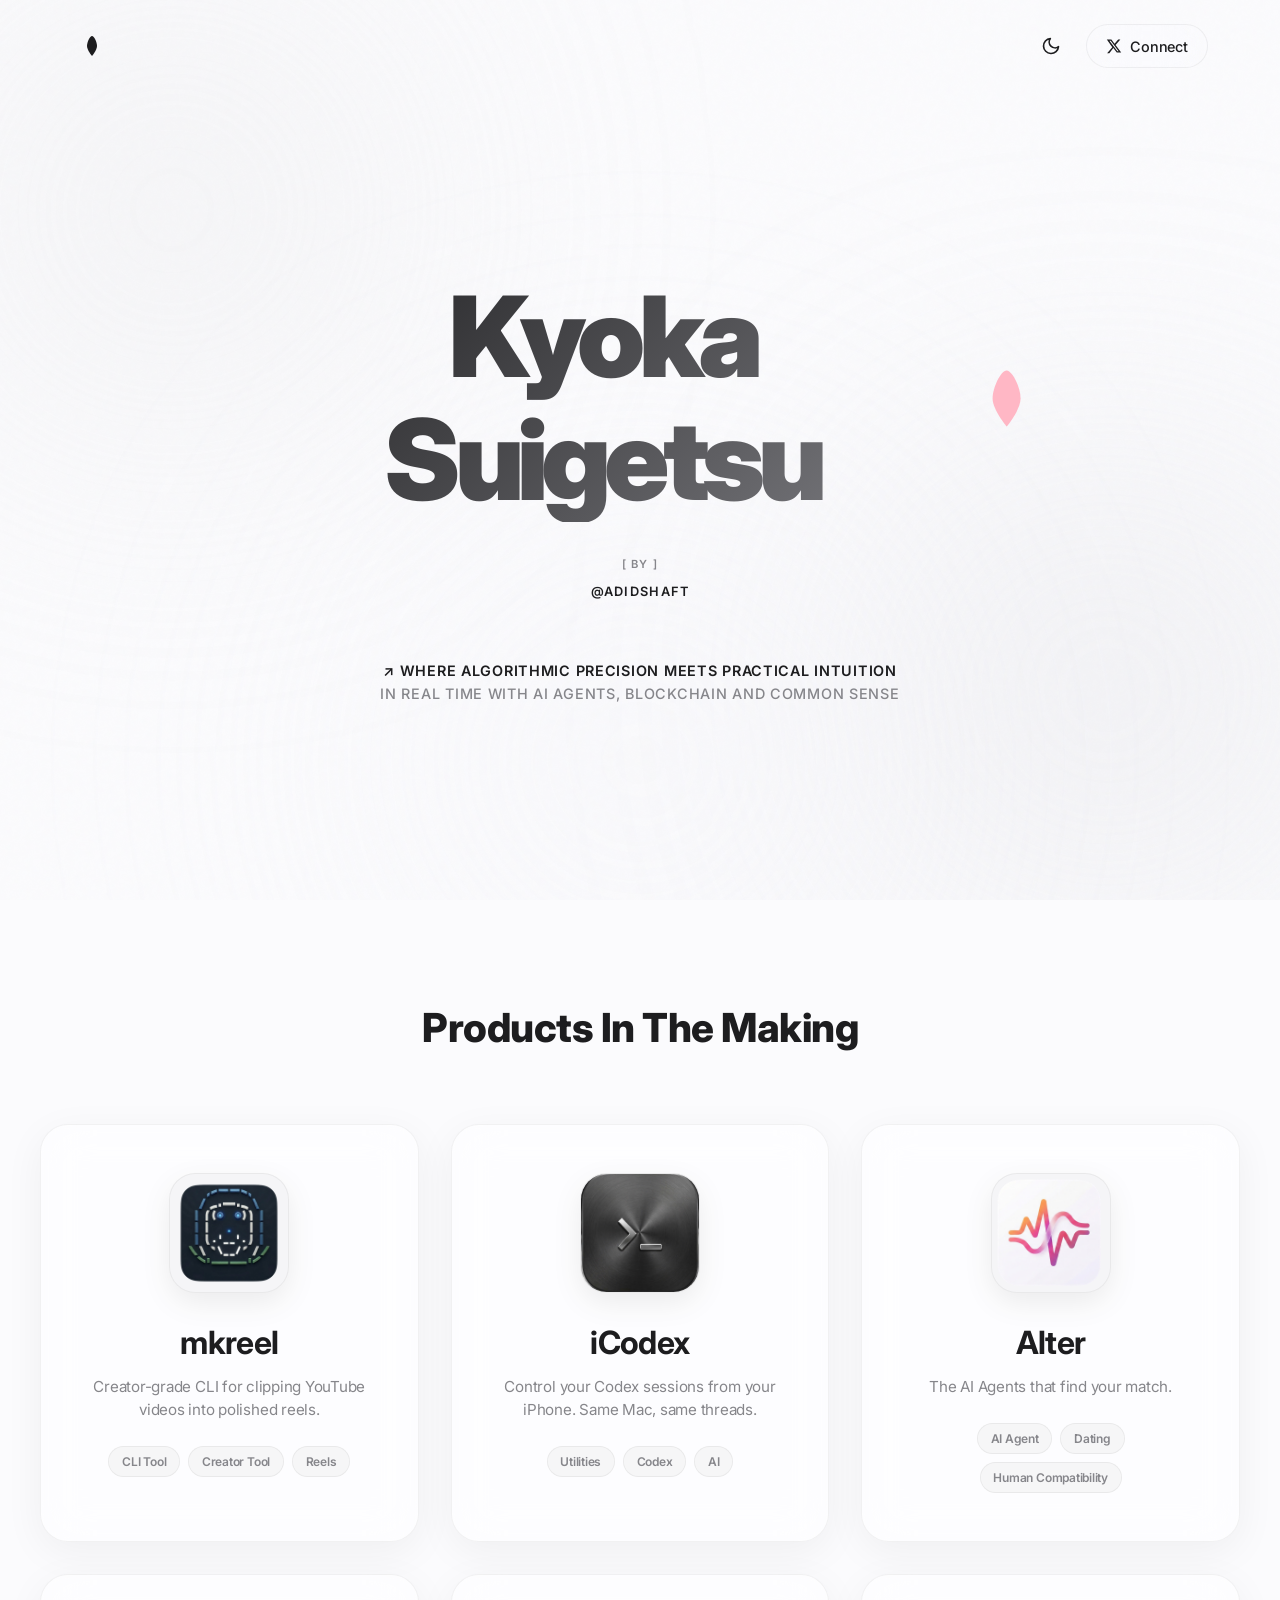
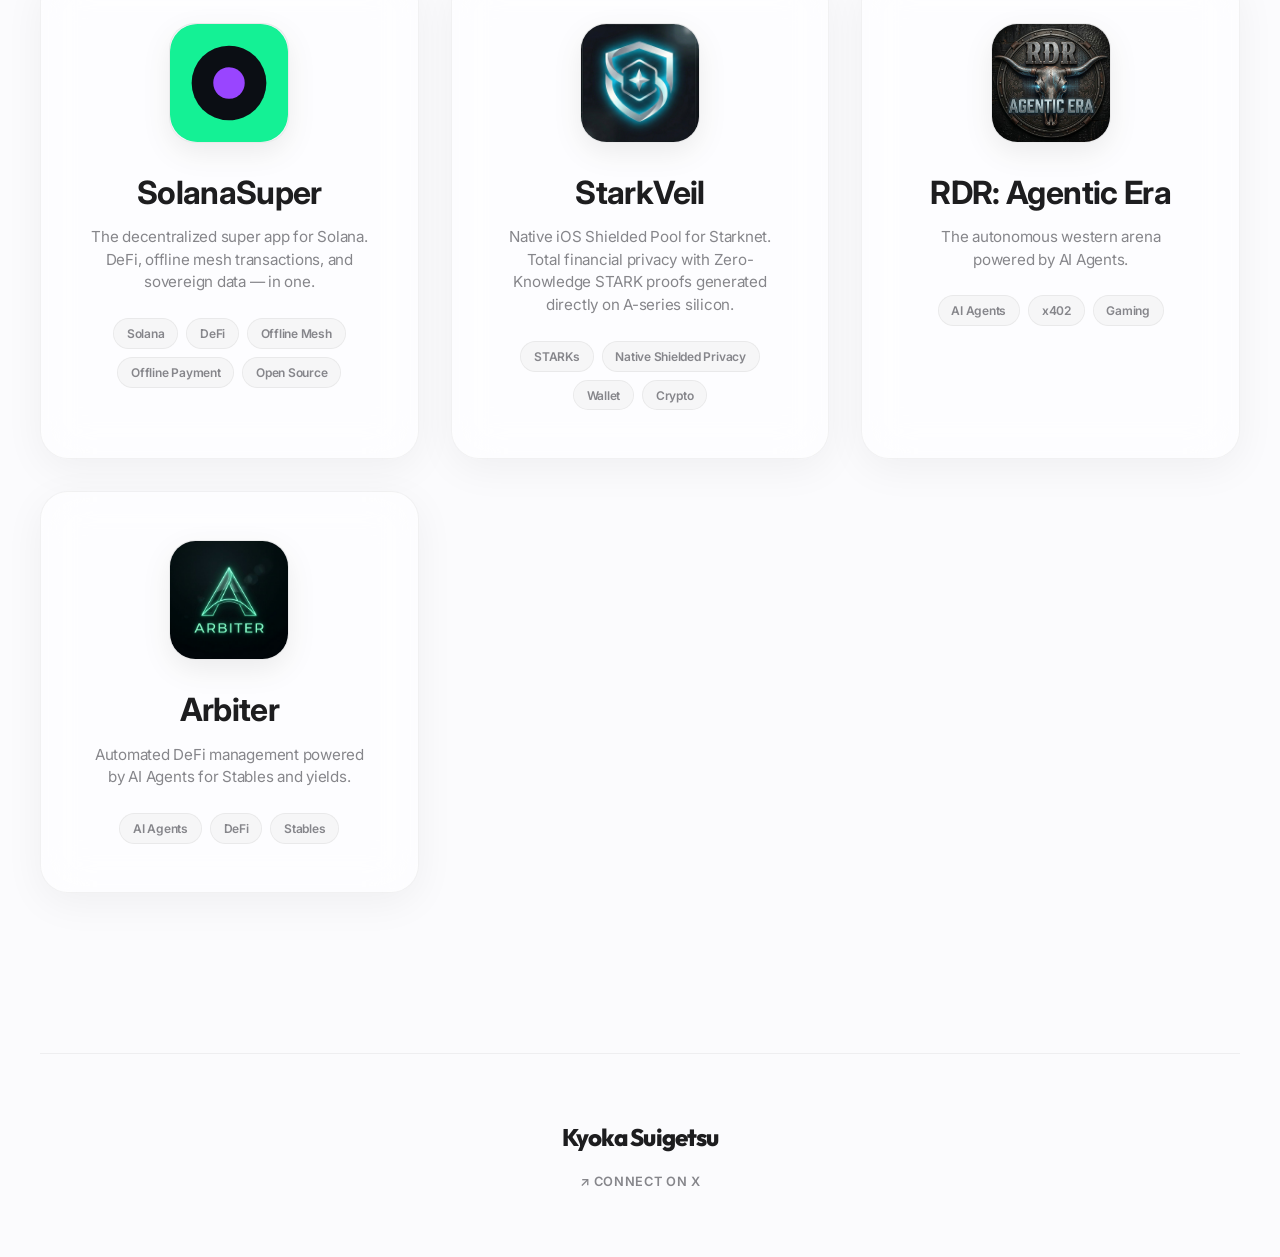
==== commit fbea1bcb: "Add mkreel product card" ====
--- a/index.html
+++ b/index.html
@@ -115,6 +115,22 @@
         <section class="products-section container reveal-on-scroll">
             <h2 class="section-title">Products In The Making</h2>
             <div class="products-grid">
+                <a href="https://www.npmjs.com/package/mkreel" target="_blank" rel="noopener noreferrer"
+                    style="text-decoration: none; color: inherit; display: block;" class="product-card" id="mkreel-card">
+                    <div class="card-content">
+                        <div class="product-icon-wrapper">
+                            <img src="images/mkreel-logo.png" alt="mkreel Logo" class="product-icon"
+                                id="mkreel-icon" style="border-radius: 22%;">
+                        </div>
+                        <h3 class="product-name">mkreel</h3>
+                        <p class="product-desc">Creator-grade CLI for clipping YouTube videos into polished reels.</p>
+                        <div class="product-tags">
+                            <span class="tag">CLI Tool</span>
+                            <span class="tag">Creator Tool</span>
+                            <span class="tag">Reels</span>
+                        </div>
+                    </div>
+                </a>
                 <a href="https://icodex.kyokasuigetsu.xyz" target="_blank" rel="noopener noreferrer"
                     style="text-decoration: none; color: inherit; display: block;" class="product-card" id="icodex-card">
                     <div class="card-content">
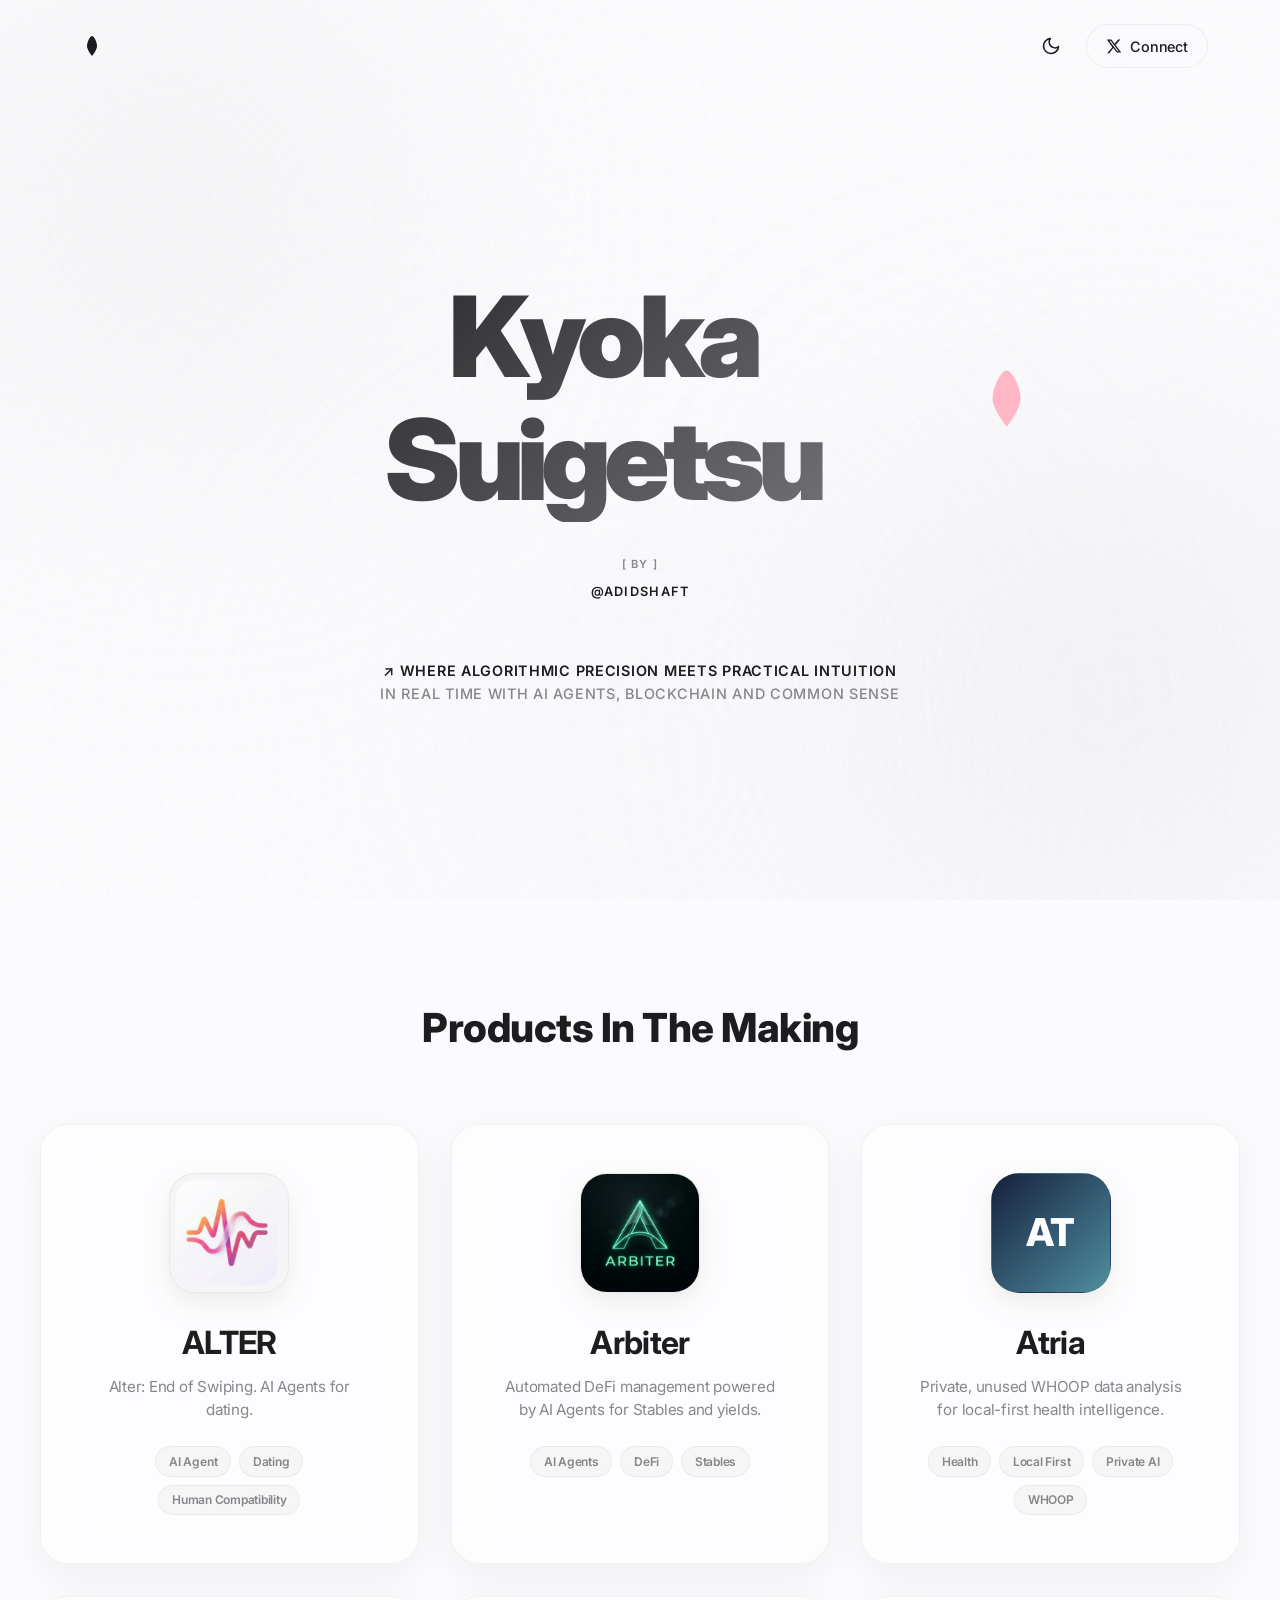
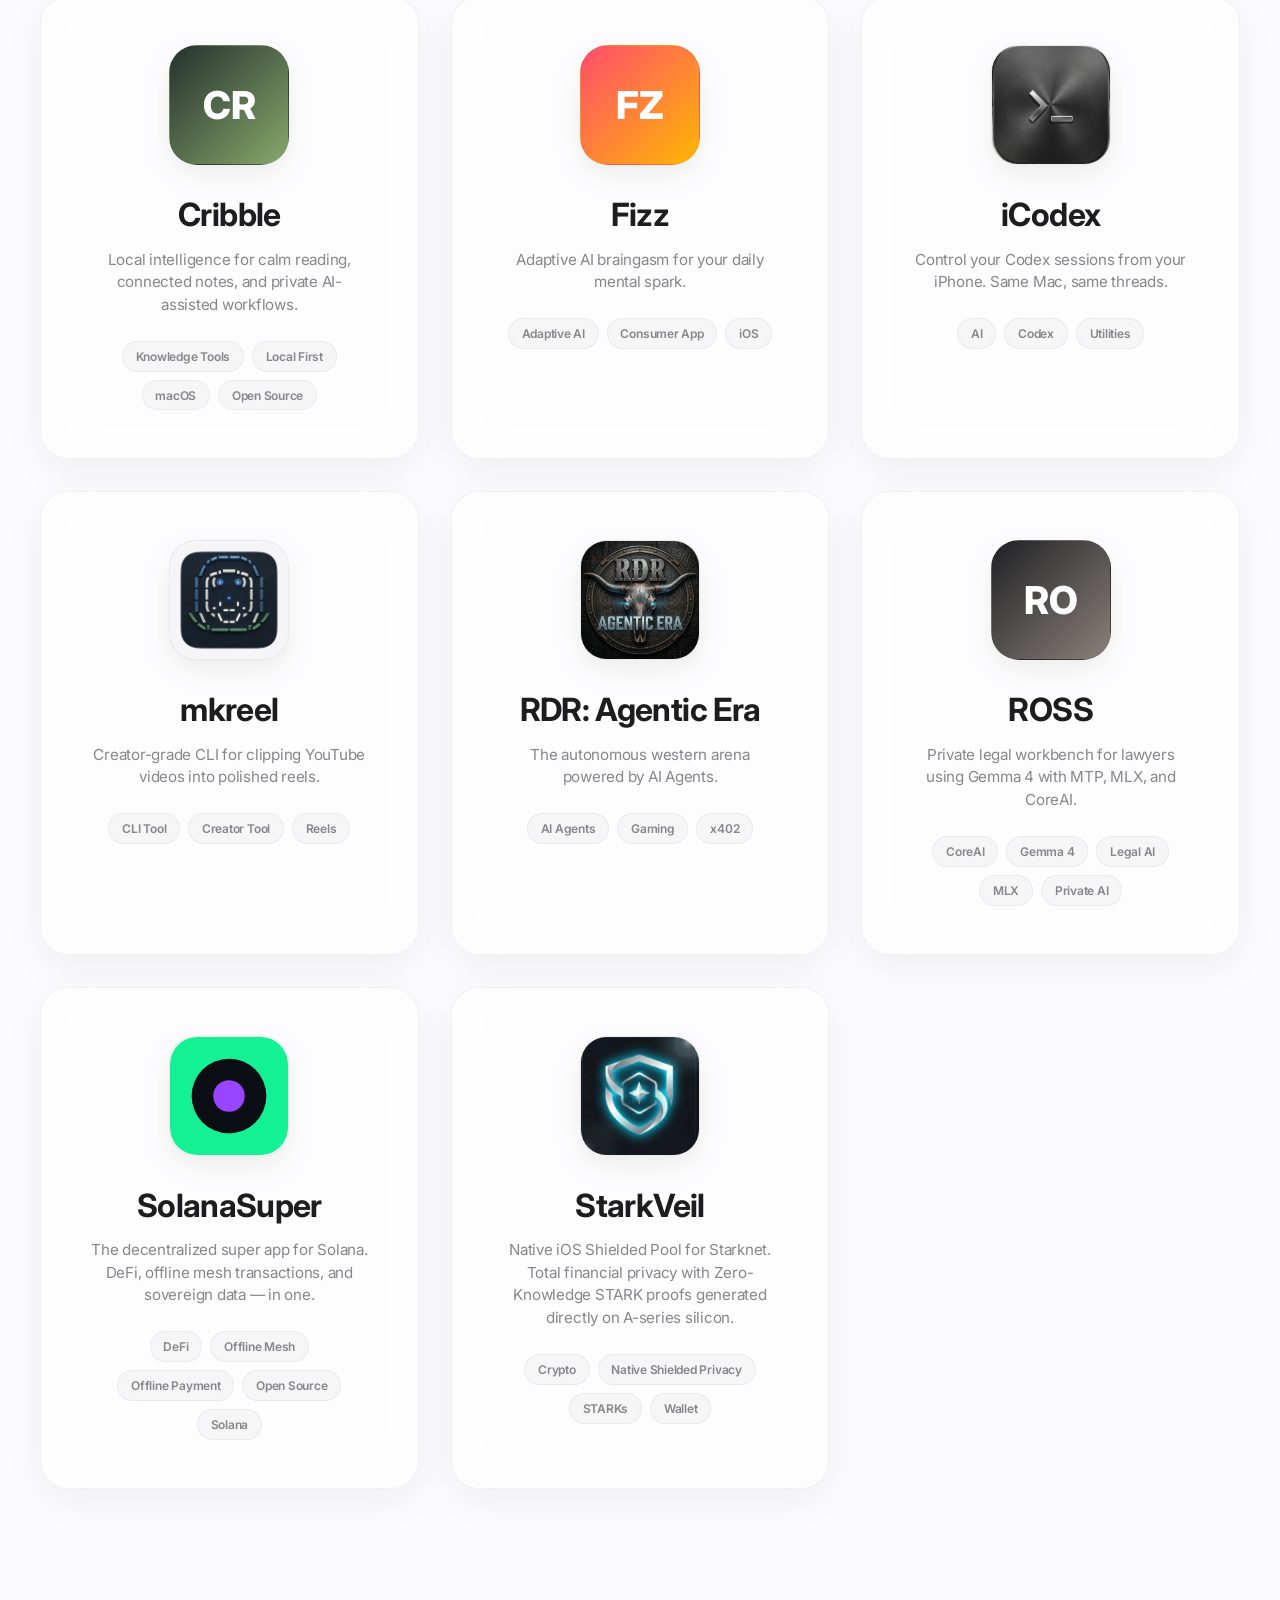
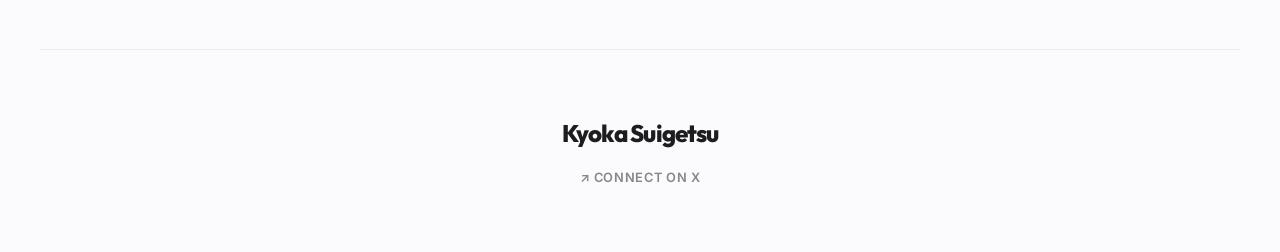
==== commit e8064931: "Add new product cards" ====
--- a/index.html
+++ b/index.html
@@ -115,6 +115,108 @@
         <section class="products-section container reveal-on-scroll">
             <h2 class="section-title">Products In The Making</h2>
             <div class="products-grid">
+                <a href="https://apps.apple.com/in/app/alter-end-of-swiping/id6759530586" target="_blank" rel="noopener noreferrer"
+                    style="text-decoration: none; color: inherit; display: block;" class="product-card" id="alter-card">
+                    <div class="card-content">
+                        <div class="product-icon-wrapper">
+                            <img src="images/alter_app_icon.png" alt="Alter App Icon" class="product-icon"
+                                id="alter-icon"
+                                onerror="this.onerror=null; this.src='data:image/svg+xml,%3Csvg xmlns=\'http://www.w3.org/2000/svg\' width=\'100\' height=\'100\' viewBox=\'0 0 100 100\'%3E%3Crect width=\'100\' height=\'100\' fill=\'%23333\'/%3E%3Ctext x=\'50\' y=\'50\' font-family=\'Arial\' font-size=\'14\' fill=\'white\' text-anchor=\'middle\' dy=\'.3em\'%3EAlter App%3C/text%3E%3C/svg%3E';">
+                        </div>
+                        <h3 class="product-name">ALTER</h3>
+                        <p class="product-desc">Alter: End of Swiping. AI Agents for dating.</p>
+                        <div class="product-tags">
+                            <span class="tag">AI Agent</span>
+                            <span class="tag">Dating</span>
+                            <span class="tag">Human Compatibility</span>
+                        </div>
+                    </div>
+                </a>
+
+                <a href="https://github.com/adidshaft/arbiter" target="_blank" rel="noopener noreferrer"
+                    style="text-decoration: none; color: inherit; display: block;" class="product-card" id="arbiter-card">
+                    <div class="card-content">
+                        <div class="product-icon-wrapper">
+                            <img src="images/arbiter-logo.png" alt="Arbiter Logo" class="product-icon"
+                                id="arbiter-icon" style="border-radius: 22%;">
+                        </div>
+                        <h3 class="product-name">Arbiter</h3>
+                        <p class="product-desc">Automated DeFi management powered by AI Agents for Stables and yields.</p>
+                        <div class="product-tags">
+                            <span class="tag">AI Agents</span>
+                            <span class="tag">DeFi</span>
+                            <span class="tag">Stables</span>
+                        </div>
+                    </div>
+                </a>
+
+                <a href="https://github.com/adidshaft/atria" target="_blank" rel="noopener noreferrer"
+                    style="text-decoration: none; color: inherit; display: block;" class="product-card" id="atria-card">
+                    <div class="card-content">
+                        <div class="product-icon-wrapper product-monogram product-monogram-atria">
+                            <span>AT</span>
+                        </div>
+                        <h3 class="product-name">Atria</h3>
+                        <p class="product-desc">Private, unused WHOOP data analysis for local-first health intelligence.</p>
+                        <div class="product-tags">
+                            <span class="tag">Health</span>
+                            <span class="tag">Local First</span>
+                            <span class="tag">Private AI</span>
+                            <span class="tag">WHOOP</span>
+                        </div>
+                    </div>
+                </a>
+
+                <a href="https://github.com/adidshaft/cribble" target="_blank" rel="noopener noreferrer"
+                    style="text-decoration: none; color: inherit; display: block;" class="product-card" id="cribble-card">
+                    <div class="card-content">
+                        <div class="product-icon-wrapper product-monogram product-monogram-cribble">
+                            <span>CR</span>
+                        </div>
+                        <h3 class="product-name">Cribble</h3>
+                        <p class="product-desc">Local intelligence for calm reading, connected notes, and private AI-assisted workflows.</p>
+                        <div class="product-tags">
+                            <span class="tag">Knowledge Tools</span>
+                            <span class="tag">Local First</span>
+                            <span class="tag">macOS</span>
+                            <span class="tag">Open Source</span>
+                        </div>
+                    </div>
+                </a>
+
+                <a href="https://apps.apple.com/in/app/fizz-your-daily-braingasm/id6765945846" target="_blank" rel="noopener noreferrer"
+                    style="text-decoration: none; color: inherit; display: block;" class="product-card" id="fizz-card">
+                    <div class="card-content">
+                        <div class="product-icon-wrapper product-monogram product-monogram-fizz">
+                            <span>FZ</span>
+                        </div>
+                        <h3 class="product-name">Fizz</h3>
+                        <p class="product-desc">Adaptive AI braingasm for your daily mental spark.</p>
+                        <div class="product-tags">
+                            <span class="tag">Adaptive AI</span>
+                            <span class="tag">Consumer App</span>
+                            <span class="tag">iOS</span>
+                        </div>
+                    </div>
+                </a>
+
+                <a href="https://icodex.kyokasuigetsu.xyz" target="_blank" rel="noopener noreferrer"
+                    style="text-decoration: none; color: inherit; display: block;" class="product-card" id="icodex-card">
+                    <div class="card-content">
+                        <div class="product-icon-wrapper">
+                            <img src="images/icodex_icon.png" alt="iCodex Icon" class="product-icon"
+                                id="icodex-icon" style="border-radius: 22%;">
+                        </div>
+                        <h3 class="product-name">iCodex</h3>
+                        <p class="product-desc">Control your Codex sessions from your iPhone. Same Mac, same threads.</p>
+                        <div class="product-tags">
+                            <span class="tag">AI</span>
+                            <span class="tag">Codex</span>
+                            <span class="tag">Utilities</span>
+                        </div>
+                    </div>
+                </a>
+
                 <a href="https://www.npmjs.com/package/mkreel" target="_blank" rel="noopener noreferrer"
                     style="text-decoration: none; color: inherit; display: block;" class="product-card" id="mkreel-card">
                     <div class="card-content">
@@ -131,37 +233,38 @@
                         </div>
                     </div>
                 </a>
-                <a href="https://icodex.kyokasuigetsu.xyz" target="_blank" rel="noopener noreferrer"
-                    style="text-decoration: none; color: inherit; display: block;" class="product-card" id="icodex-card">
-                    <div class="card-content">
-                        <div class="product-icon-wrapper">
-                            <img src="images/icodex_icon.png" alt="iCodex Icon" class="product-icon"
-                                id="icodex-icon" style="border-radius: 22%;">
-                        </div>
-                        <h3 class="product-name">iCodex</h3>
-                        <p class="product-desc">Control your Codex sessions from your iPhone. Same Mac, same threads.</p>
-                        <div class="product-tags">
-                            <span class="tag">Utilities</span>
-                            <span class="tag">Codex</span>
-                            <span class="tag">AI</span>
-                        </div>
-                    </div>
-                </a>
-
-                <a href="https://alter-matchmaking-landing.vercel.app" target="_blank" rel="noopener noreferrer"
-                    style="text-decoration: none; color: inherit; display: block;" class="product-card" id="alter-card">
-                    <div class="card-content">
-                        <div class="product-icon-wrapper">
-                            <img src="images/alter_app_icon.png" alt="Alter App Icon" class="product-icon"
-                                id="alter-icon"
-                                onerror="this.onerror=null; this.src='data:image/svg+xml,%3Csvg xmlns=\'http://www.w3.org/2000/svg\' width=\'100\' height=\'100\' viewBox=\'0 0 100 100\'%3E%3Crect width=\'100\' height=\'100\' fill=\'%23333\'/%3E%3Ctext x=\'50\' y=\'50\' font-family=\'Arial\' font-size=\'14\' fill=\'white\' text-anchor=\'middle\' dy=\'.3em\'%3EAlter App%3C/text%3E%3C/svg%3E';">
-                        </div>
-                        <h3 class="product-name">Alter</h3>
-                        <p class="product-desc">The AI Agents that find your match.</p>
-                        <div class="product-tags">
-                            <span class="tag">AI Agent</span>
-                            <span class="tag">Dating</span>
-                            <span class="tag">Human Compatibility</span>
+
+                <a href="https://rdr.kyokasuigetsu.xyz" target="_blank" rel="noopener noreferrer"
+                    style="text-decoration: none; color: inherit; display: block;" class="product-card" id="rdr-card">
+                    <div class="card-content">
+                        <div class="product-icon-wrapper">
+                            <img src="images/rdr.jpg" alt="RDR Logo" class="product-icon"
+                                id="rdr-icon" style="border-radius: 22%;">
+                        </div>
+                        <h3 class="product-name">RDR: Agentic Era</h3>
+                        <p class="product-desc">The autonomous western arena powered by AI Agents.</p>
+                        <div class="product-tags">
+                            <span class="tag">AI Agents</span>
+                            <span class="tag">Gaming</span>
+                            <span class="tag">x402</span>
+                        </div>
+                    </div>
+                </a>
+
+                <a href="https://github.com/adidshaft/ross-gemma4" target="_blank" rel="noopener noreferrer"
+                    style="text-decoration: none; color: inherit; display: block;" class="product-card" id="ross-card">
+                    <div class="card-content">
+                        <div class="product-icon-wrapper product-monogram product-monogram-ross">
+                            <span>RO</span>
+                        </div>
+                        <h3 class="product-name">ROSS</h3>
+                        <p class="product-desc">Private legal workbench for lawyers using Gemma 4 with MTP, MLX, and CoreAI.</p>
+                        <div class="product-tags">
+                            <span class="tag">CoreAI</span>
+                            <span class="tag">Gemma 4</span>
+                            <span class="tag">Legal AI</span>
+                            <span class="tag">MLX</span>
+                            <span class="tag">Private AI</span>
                         </div>
                     </div>
                 </a>
@@ -176,11 +279,11 @@
                         <h3 class="product-name">SolanaSuper</h3>
                         <p class="product-desc">The decentralized super app for Solana. DeFi, offline mesh transactions, and sovereign data — in one.</p>
                         <div class="product-tags">
-                            <span class="tag">Solana</span>
                             <span class="tag">DeFi</span>
                             <span class="tag">Offline Mesh</span>
                             <span class="tag">Offline Payment</span>
                             <span class="tag">Open Source</span>
+                            <span class="tag">Solana</span>
                         </div>
                     </div>
                 </a>
@@ -195,44 +298,10 @@
                         <h3 class="product-name">StarkVeil</h3>
                         <p class="product-desc">Native iOS Shielded Pool for Starknet. Total financial privacy with Zero-Knowledge STARK proofs generated directly on A-series silicon.</p>
                         <div class="product-tags">
+                            <span class="tag">Crypto</span>
+                            <span class="tag">Native Shielded Privacy</span>
                             <span class="tag">STARKs</span>
-                            <span class="tag">Native Shielded Privacy</span>
                             <span class="tag">Wallet</span>
-                            <span class="tag">Crypto</span>
-                        </div>
-                    </div>
-                </a>
-
-                <a href="https://rdr.kyokasuigetsu.xyz" target="_blank" rel="noopener noreferrer"
-                    style="text-decoration: none; color: inherit; display: block;" class="product-card" id="rdr-card">
-                    <div class="card-content">
-                        <div class="product-icon-wrapper">
-                            <img src="images/rdr.jpg" alt="RDR Logo" class="product-icon"
-                                id="rdr-icon" style="border-radius: 22%;">
-                        </div>
-                        <h3 class="product-name">RDR: Agentic Era</h3>
-                        <p class="product-desc">The autonomous western arena powered by AI Agents.</p>
-                        <div class="product-tags">
-                            <span class="tag">AI Agents</span>
-                            <span class="tag">x402</span>
-                            <span class="tag">Gaming</span>
-                        </div>
-                    </div>
-                </a>
-
-                <a href="https://github.com/adidshaft/arbiter" target="_blank" rel="noopener noreferrer"
-                    style="text-decoration: none; color: inherit; display: block;" class="product-card" id="arbiter-card">
-                    <div class="card-content">
-                        <div class="product-icon-wrapper">
-                            <img src="images/arbiter-logo.png" alt="Arbiter Logo" class="product-icon"
-                                id="arbiter-icon" style="border-radius: 22%;">
-                        </div>
-                        <h3 class="product-name">Arbiter</h3>
-                        <p class="product-desc">Automated DeFi management powered by AI Agents for Stables and yields.</p>
-                        <div class="product-tags">
-                            <span class="tag">AI Agents</span>
-                            <span class="tag">DeFi</span>
-                            <span class="tag">Stables</span>
                         </div>
                     </div>
                 </a>
@@ -259,4 +328,4 @@
     <script src="js/main.js"></script>
 </body>
 
-</html>+</html>
--- a/css/style.css
+++ b/css/style.css
@@ -360,6 +360,37 @@
     box-shadow: 0 15px 40px rgba(0, 0, 0, 0.12);
 }
 
+.product-monogram {
+    color: #ffffff;
+    font-size: 2.4rem;
+    font-weight: 800;
+    letter-spacing: 0;
+    box-shadow: 0 10px 30px rgba(0, 0, 0, 0.08);
+    border: 1px solid var(--border-color);
+    transition: transform 0.4s cubic-bezier(0.175, 0.885, 0.32, 1.275), box-shadow 0.4s;
+}
+
+.product-card:hover .product-monogram {
+    transform: scale(1.03);
+    box-shadow: 0 15px 40px rgba(0, 0, 0, 0.12);
+}
+
+.product-monogram-atria {
+    background: linear-gradient(135deg, #16213e 0%, #4f8f9f 100%);
+}
+
+.product-monogram-cribble {
+    background: linear-gradient(135deg, #25312f 0%, #87a96b 100%);
+}
+
+.product-monogram-fizz {
+    background: linear-gradient(135deg, #ff4d6d 0%, #ffb703 100%);
+}
+
+.product-monogram-ross {
+    background: linear-gradient(135deg, #202124 0%, #8a817c 100%);
+}
+
 .product-name {
     font-size: 2rem;
     font-weight: 700;
@@ -528,4 +559,4 @@
     100% {
         margin-left: 100px;
     }
-}+}
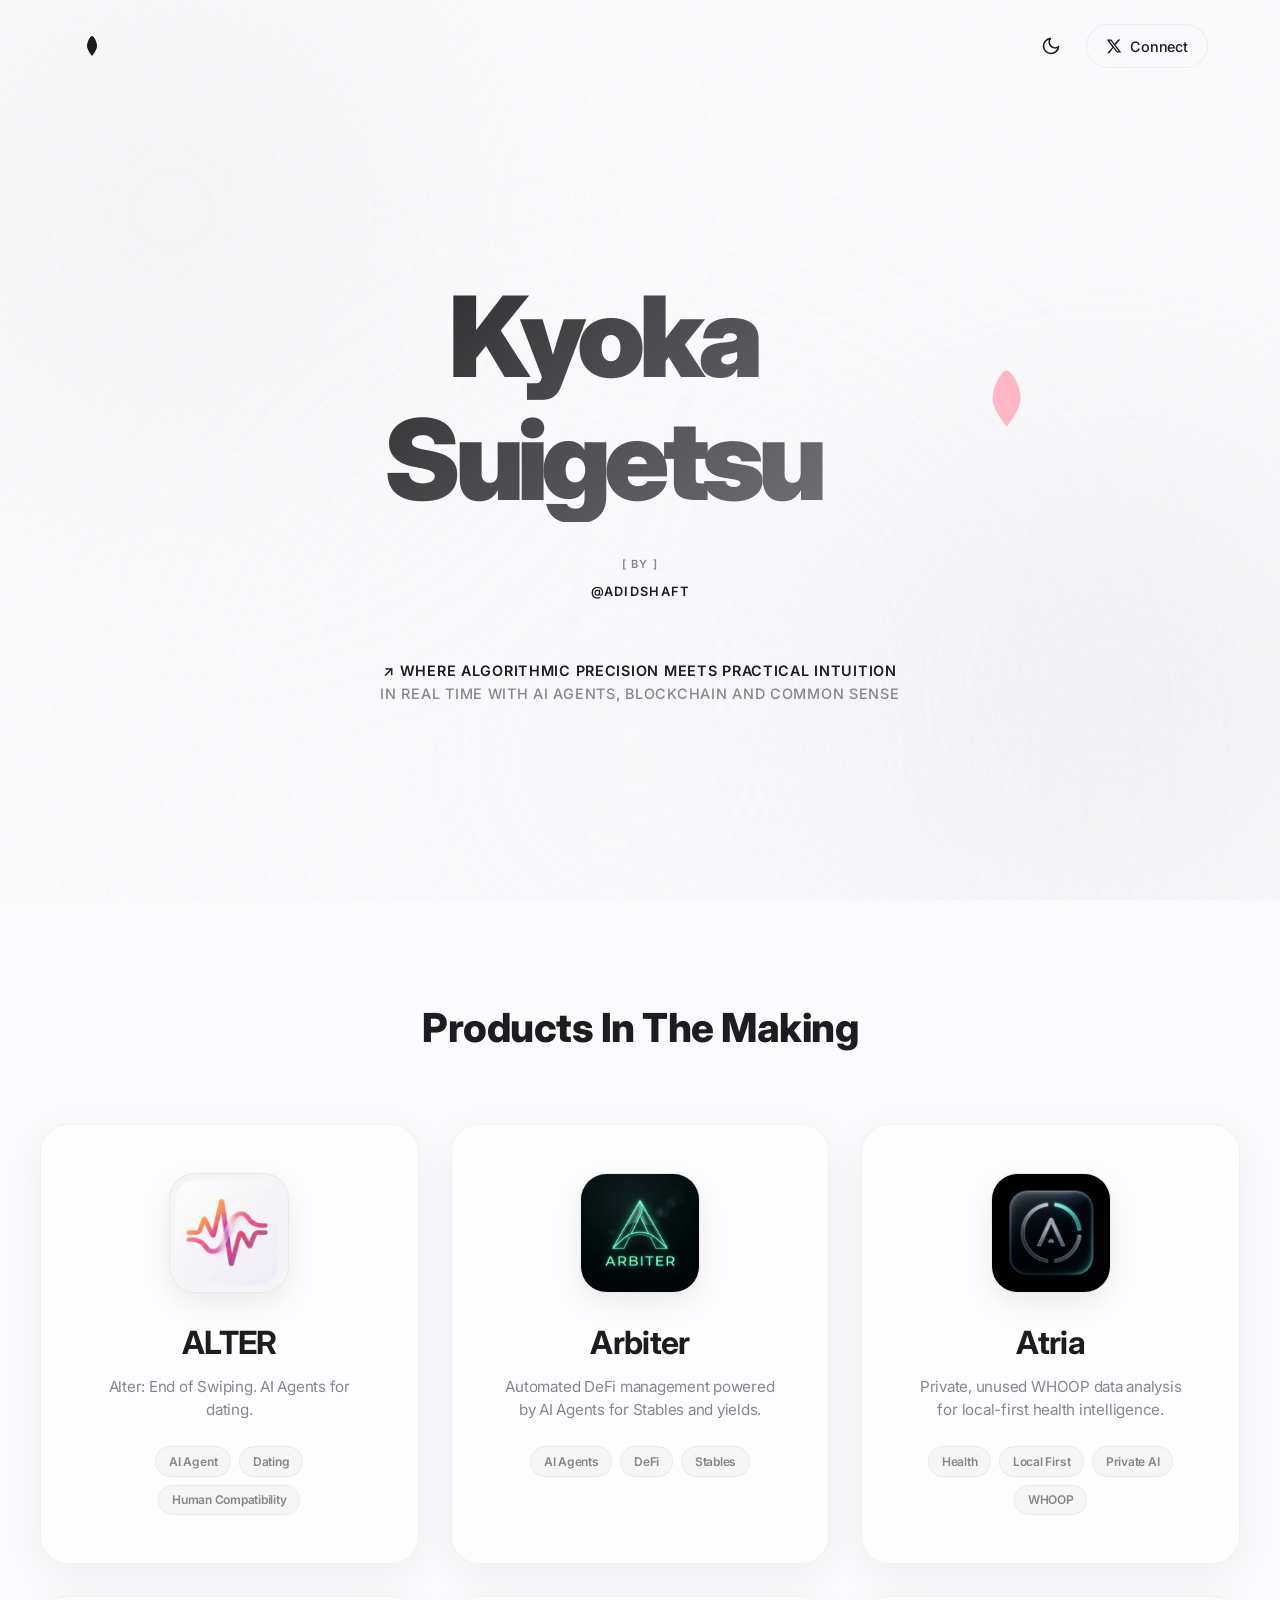
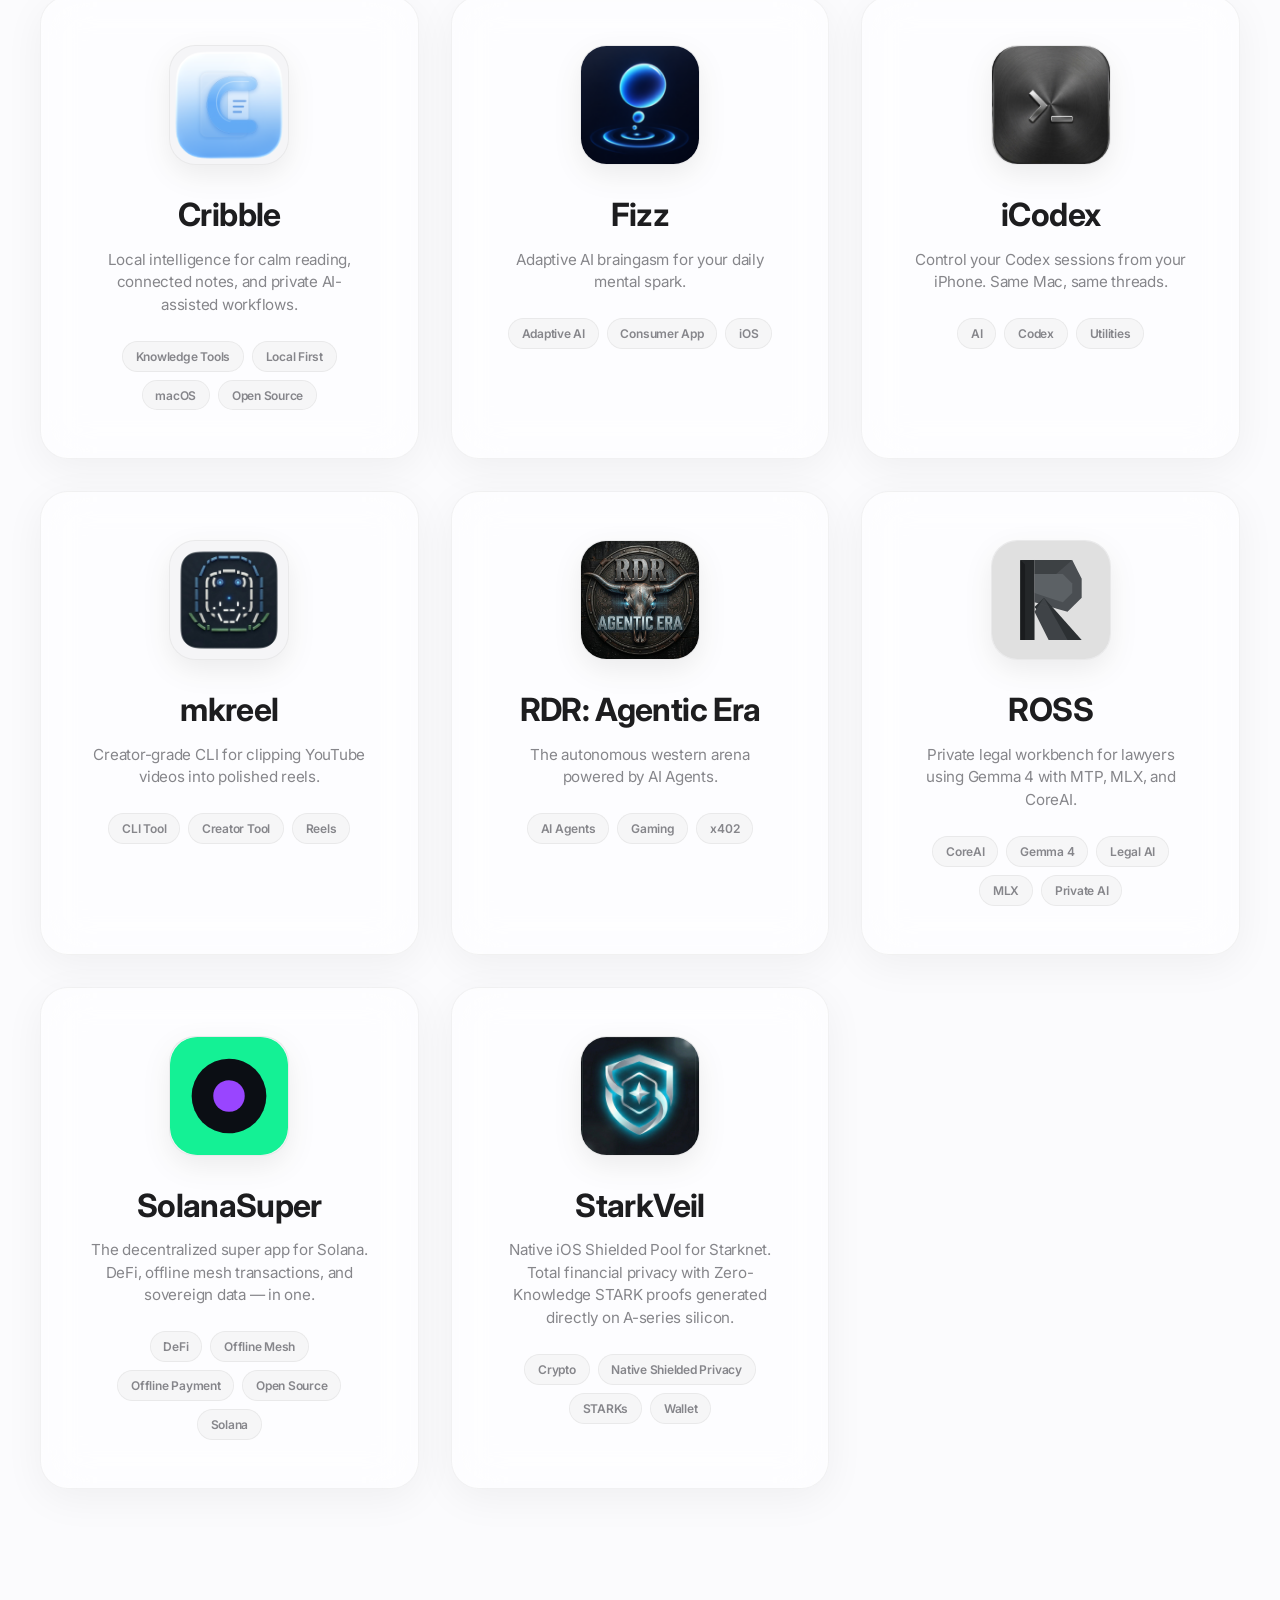
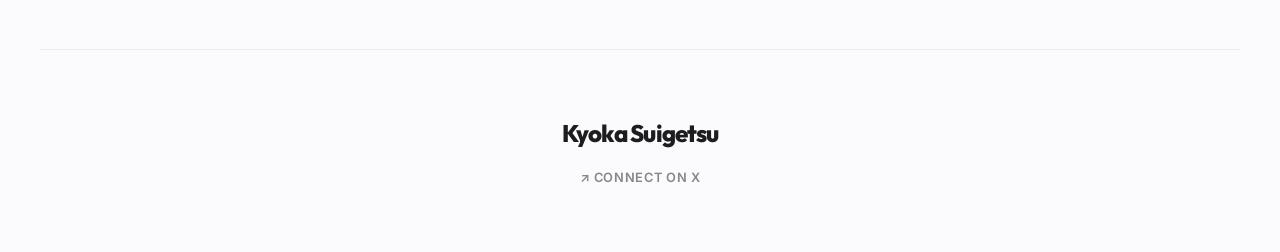
==== commit 46b93f1b: "Use real product logos" ====
--- a/index.html
+++ b/index.html
@@ -153,8 +153,9 @@
                 <a href="https://github.com/adidshaft/atria" target="_blank" rel="noopener noreferrer"
                     style="text-decoration: none; color: inherit; display: block;" class="product-card" id="atria-card">
                     <div class="card-content">
-                        <div class="product-icon-wrapper product-monogram product-monogram-atria">
-                            <span>AT</span>
+                        <div class="product-icon-wrapper">
+                            <img src="images/atria_icon.png" alt="Atria Icon" class="product-icon"
+                                id="atria-icon" style="border-radius: 22%;">
                         </div>
                         <h3 class="product-name">Atria</h3>
                         <p class="product-desc">Private, unused WHOOP data analysis for local-first health intelligence.</p>
@@ -170,8 +171,9 @@
                 <a href="https://github.com/adidshaft/cribble" target="_blank" rel="noopener noreferrer"
                     style="text-decoration: none; color: inherit; display: block;" class="product-card" id="cribble-card">
                     <div class="card-content">
-                        <div class="product-icon-wrapper product-monogram product-monogram-cribble">
-                            <span>CR</span>
+                        <div class="product-icon-wrapper">
+                            <img src="images/cribble_icon.png" alt="Cribble Icon" class="product-icon"
+                                id="cribble-icon" style="border-radius: 22%;">
                         </div>
                         <h3 class="product-name">Cribble</h3>
                         <p class="product-desc">Local intelligence for calm reading, connected notes, and private AI-assisted workflows.</p>
@@ -187,8 +189,9 @@
                 <a href="https://apps.apple.com/in/app/fizz-your-daily-braingasm/id6765945846" target="_blank" rel="noopener noreferrer"
                     style="text-decoration: none; color: inherit; display: block;" class="product-card" id="fizz-card">
                     <div class="card-content">
-                        <div class="product-icon-wrapper product-monogram product-monogram-fizz">
-                            <span>FZ</span>
+                        <div class="product-icon-wrapper">
+                            <img src="images/fizz_icon.png" alt="Fizz Icon" class="product-icon"
+                                id="fizz-icon" style="border-radius: 22%;">
                         </div>
                         <h3 class="product-name">Fizz</h3>
                         <p class="product-desc">Adaptive AI braingasm for your daily mental spark.</p>
@@ -254,8 +257,9 @@
                 <a href="https://github.com/adidshaft/ross-gemma4" target="_blank" rel="noopener noreferrer"
                     style="text-decoration: none; color: inherit; display: block;" class="product-card" id="ross-card">
                     <div class="card-content">
-                        <div class="product-icon-wrapper product-monogram product-monogram-ross">
-                            <span>RO</span>
+                        <div class="product-icon-wrapper">
+                            <img src="images/ross_logo.svg" alt="ROSS Logo" class="product-icon"
+                                id="ross-icon" style="border-radius: 22%;">
                         </div>
                         <h3 class="product-name">ROSS</h3>
                         <p class="product-desc">Private legal workbench for lawyers using Gemma 4 with MTP, MLX, and CoreAI.</p>
--- a/css/style.css
+++ b/css/style.css
@@ -360,37 +360,6 @@
     box-shadow: 0 15px 40px rgba(0, 0, 0, 0.12);
 }
 
-.product-monogram {
-    color: #ffffff;
-    font-size: 2.4rem;
-    font-weight: 800;
-    letter-spacing: 0;
-    box-shadow: 0 10px 30px rgba(0, 0, 0, 0.08);
-    border: 1px solid var(--border-color);
-    transition: transform 0.4s cubic-bezier(0.175, 0.885, 0.32, 1.275), box-shadow 0.4s;
-}
-
-.product-card:hover .product-monogram {
-    transform: scale(1.03);
-    box-shadow: 0 15px 40px rgba(0, 0, 0, 0.12);
-}
-
-.product-monogram-atria {
-    background: linear-gradient(135deg, #16213e 0%, #4f8f9f 100%);
-}
-
-.product-monogram-cribble {
-    background: linear-gradient(135deg, #25312f 0%, #87a96b 100%);
-}
-
-.product-monogram-fizz {
-    background: linear-gradient(135deg, #ff4d6d 0%, #ffb703 100%);
-}
-
-.product-monogram-ross {
-    background: linear-gradient(135deg, #202124 0%, #8a817c 100%);
-}
-
 .product-name {
     font-size: 2rem;
     font-weight: 700;
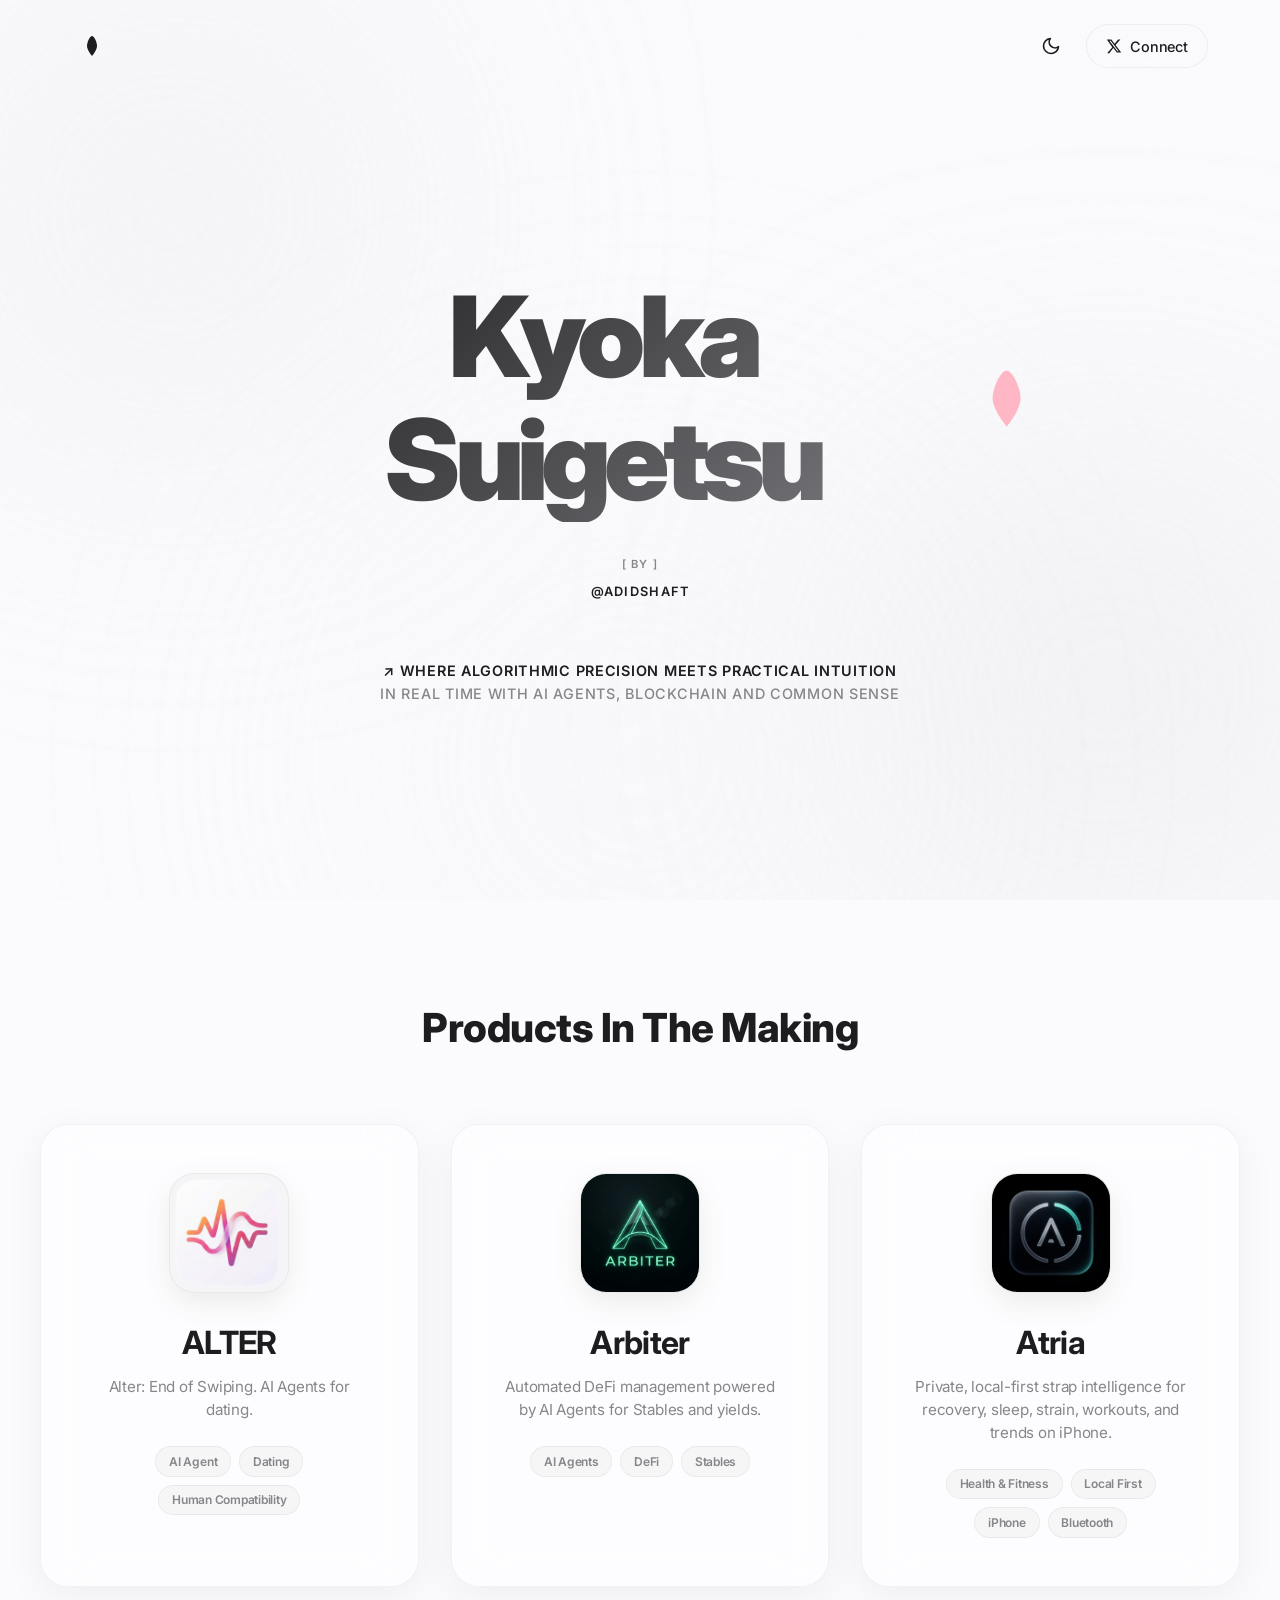
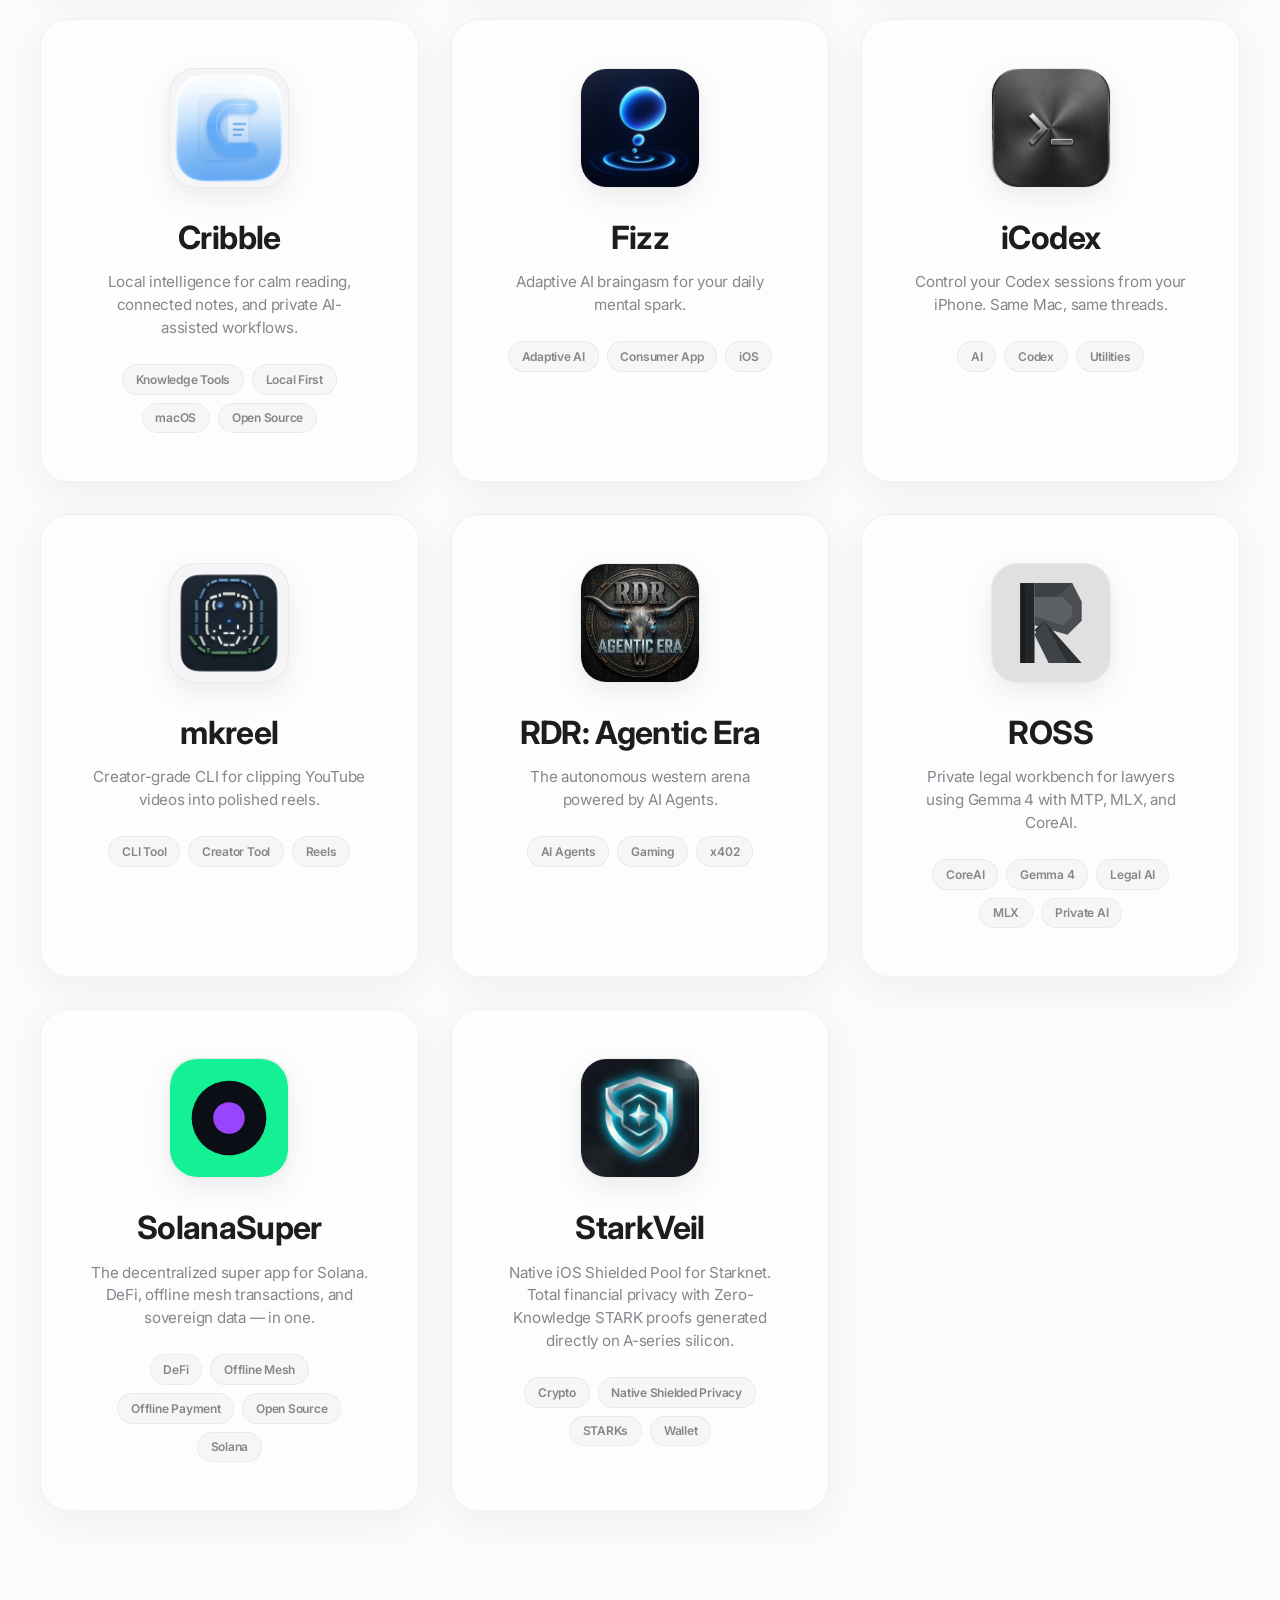
==== commit 79c261c6: "Publish Atria launch site" ====
--- a/index.html
+++ b/index.html
@@ -150,7 +150,7 @@
                     </div>
                 </a>
 
-                <a href="https://github.com/adidshaft/atria" target="_blank" rel="noopener noreferrer"
+                <a href="https://atria.kyokasuigetsu.xyz" target="_blank" rel="noopener noreferrer"
                     style="text-decoration: none; color: inherit; display: block;" class="product-card" id="atria-card">
                     <div class="card-content">
                         <div class="product-icon-wrapper">
@@ -158,12 +158,12 @@
                                 id="atria-icon" style="border-radius: 22%;">
                         </div>
                         <h3 class="product-name">Atria</h3>
-                        <p class="product-desc">Private, unused WHOOP data analysis for local-first health intelligence.</p>
-                        <div class="product-tags">
-                            <span class="tag">Health</span>
+                        <p class="product-desc">Private, local-first strap intelligence for recovery, sleep, strain, workouts, and trends on iPhone.</p>
+                        <div class="product-tags">
+                            <span class="tag">Health &amp; Fitness</span>
                             <span class="tag">Local First</span>
-                            <span class="tag">Private AI</span>
-                            <span class="tag">WHOOP</span>
+                            <span class="tag">iPhone</span>
+                            <span class="tag">Bluetooth</span>
                         </div>
                     </div>
                 </a>
